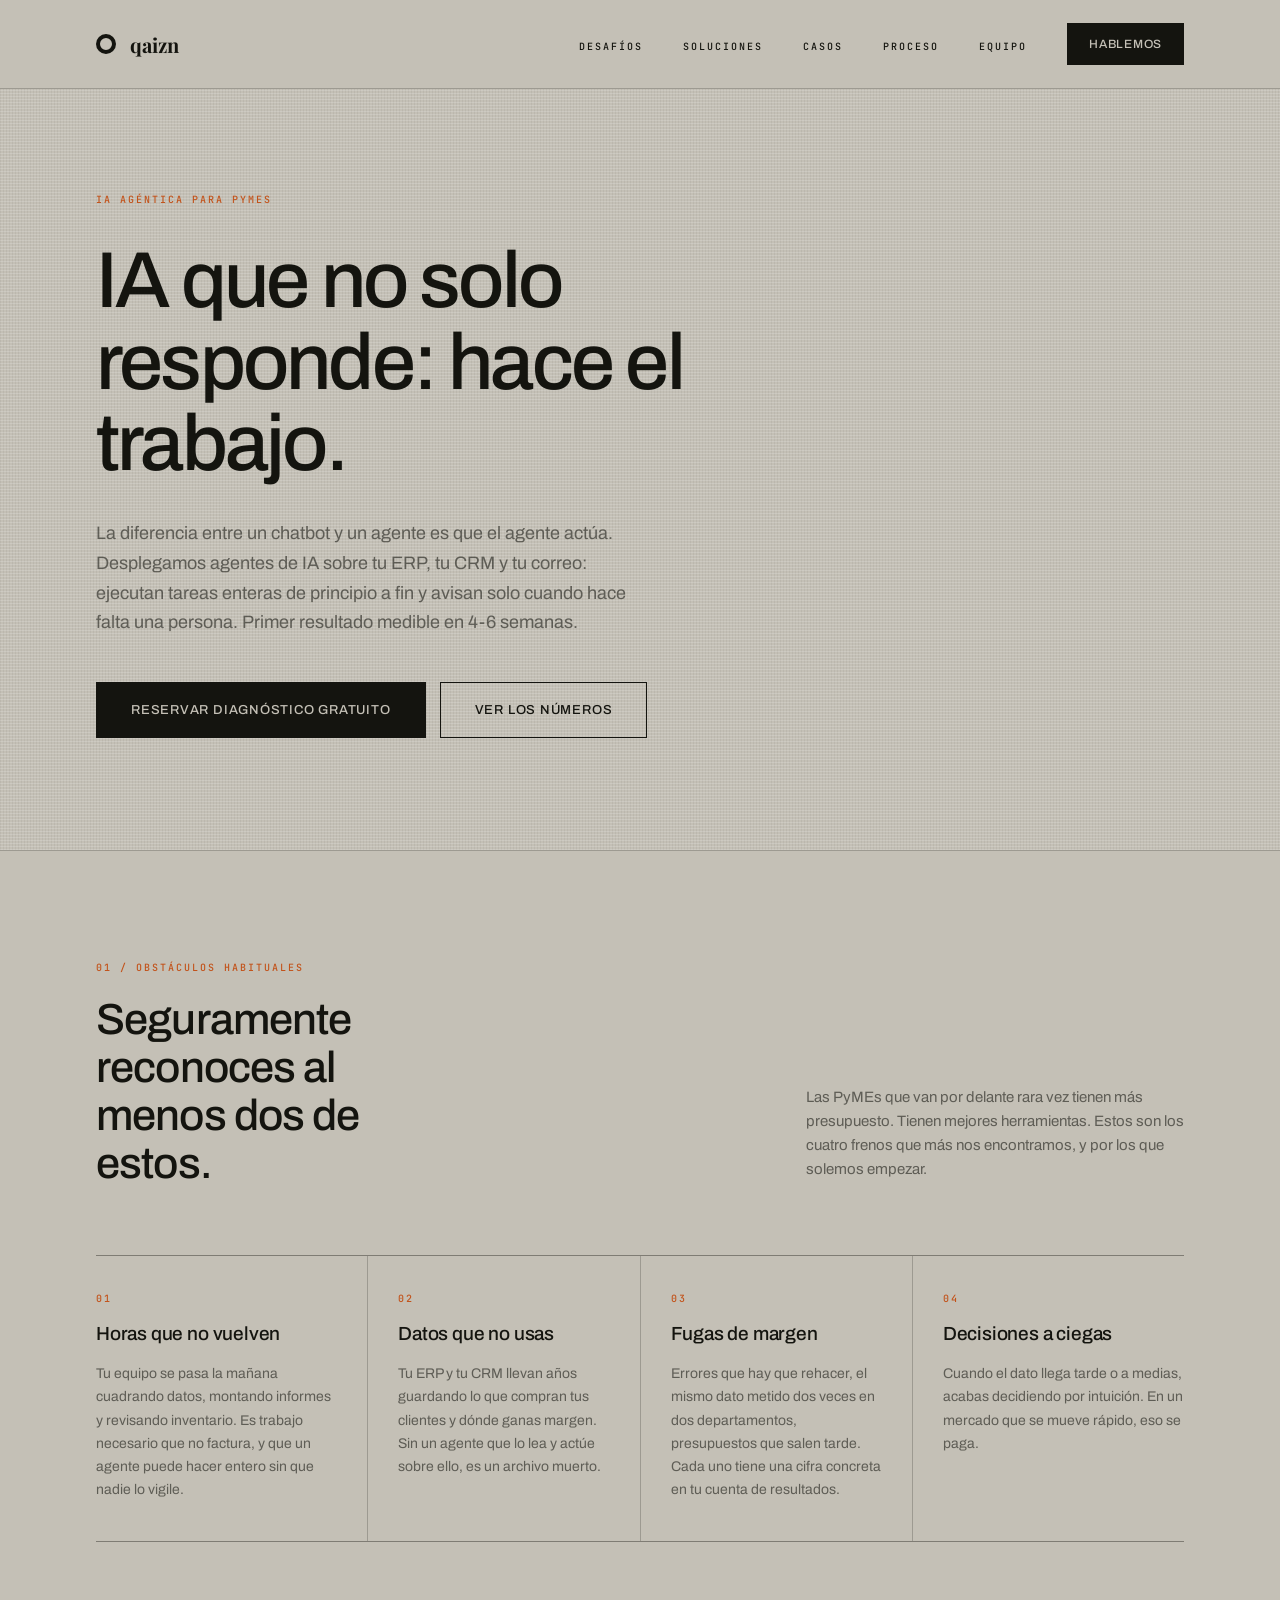
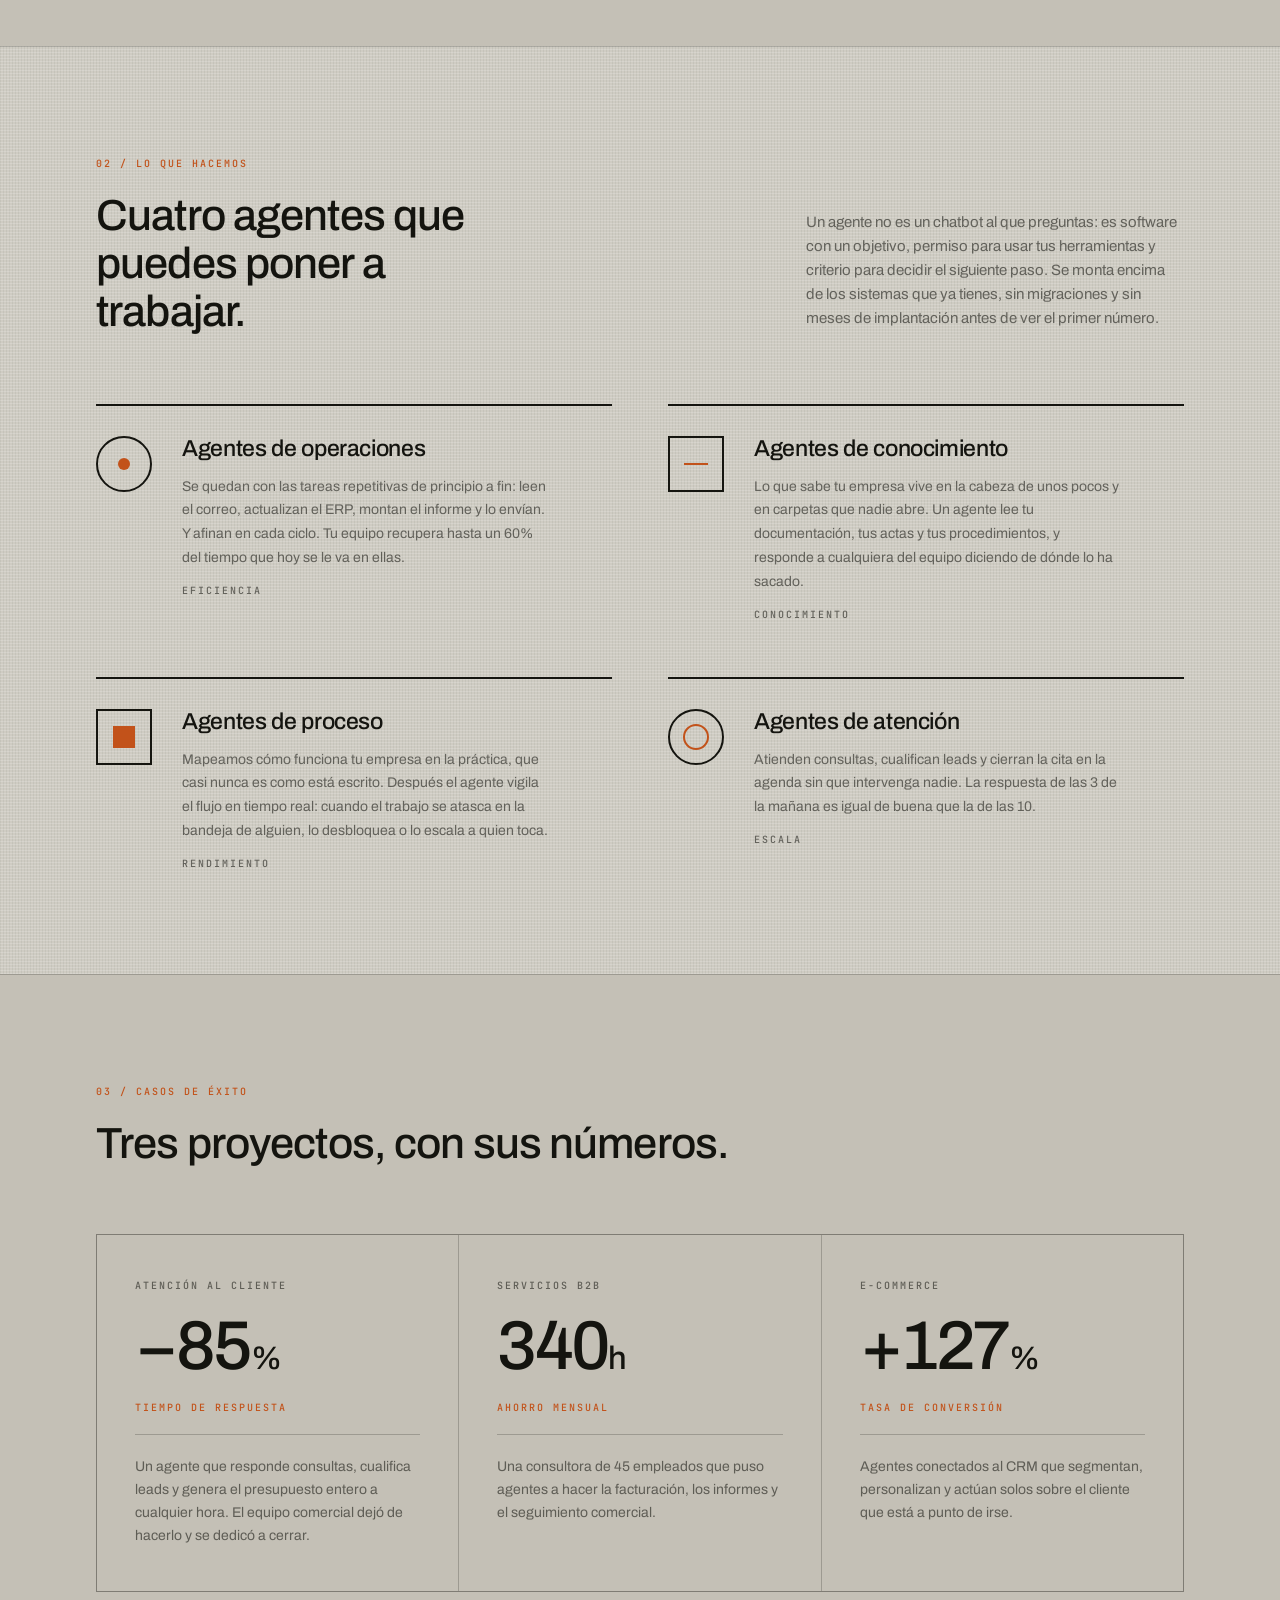
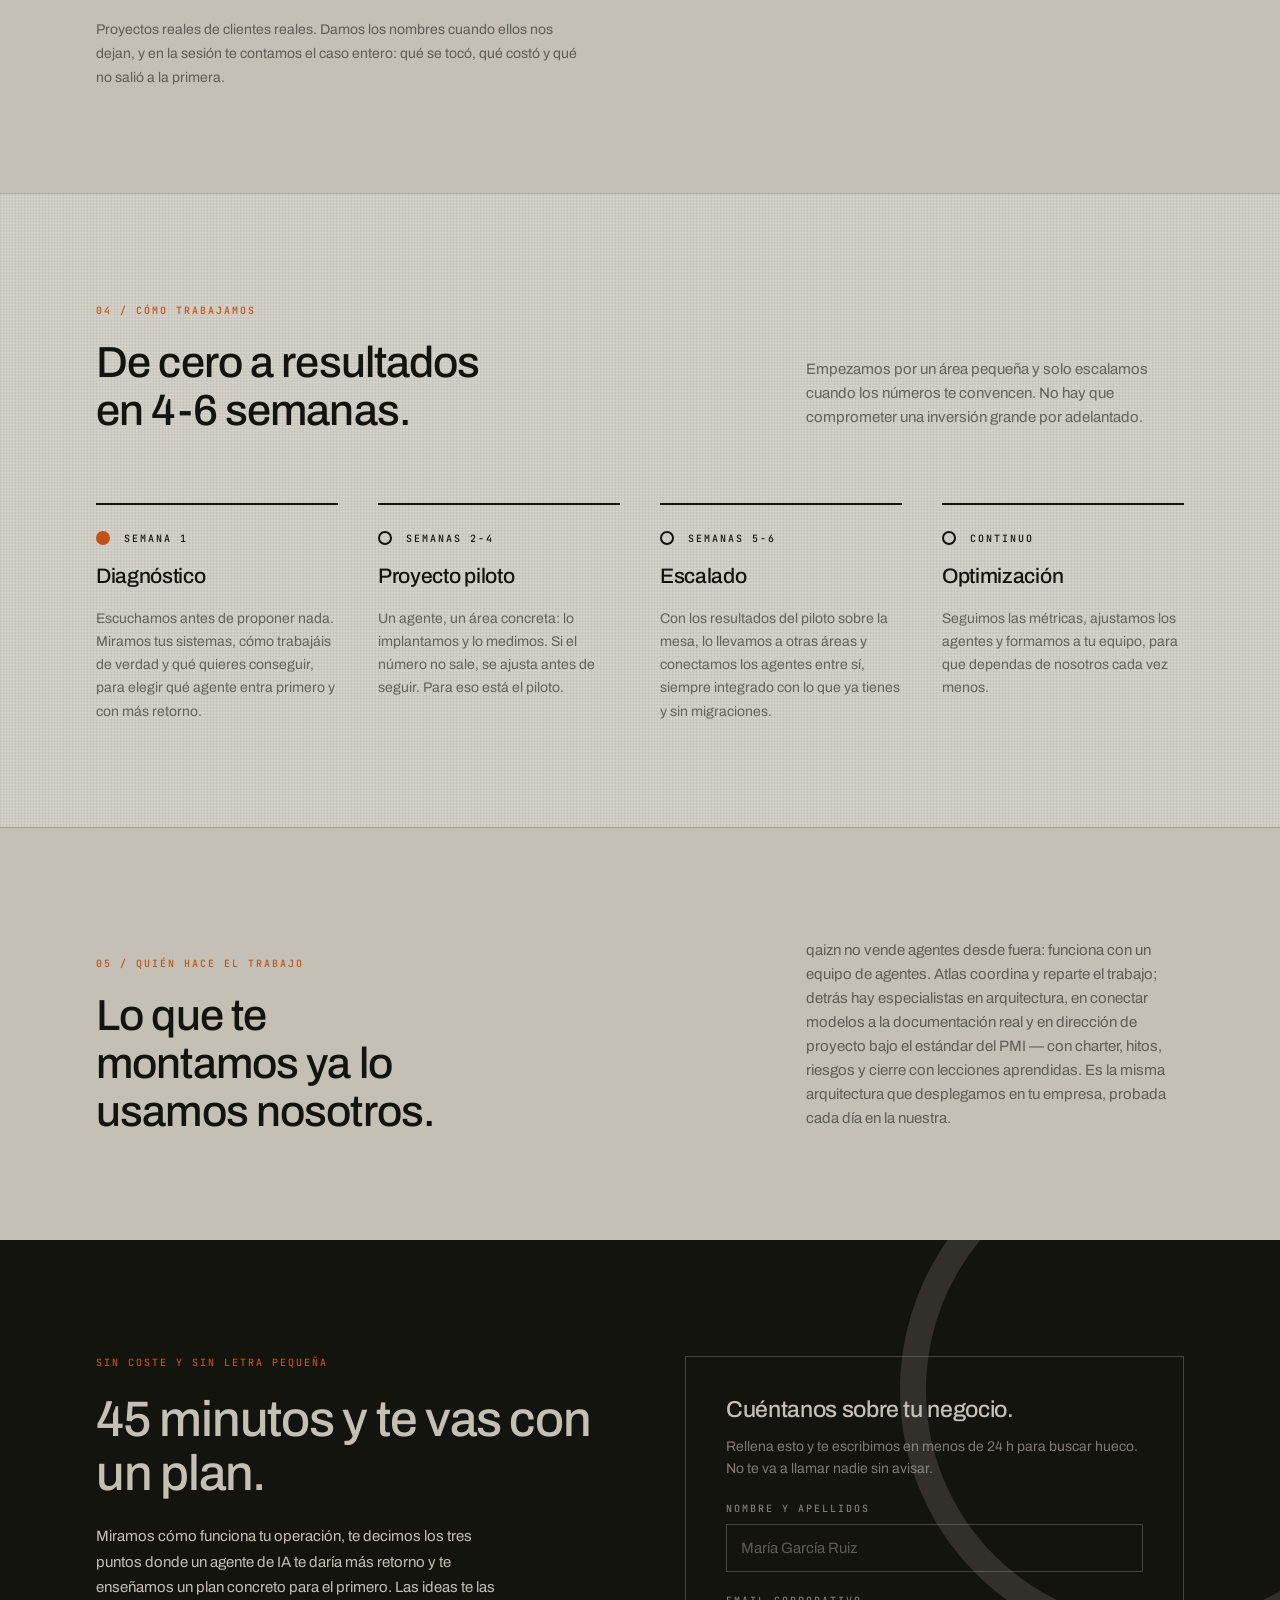
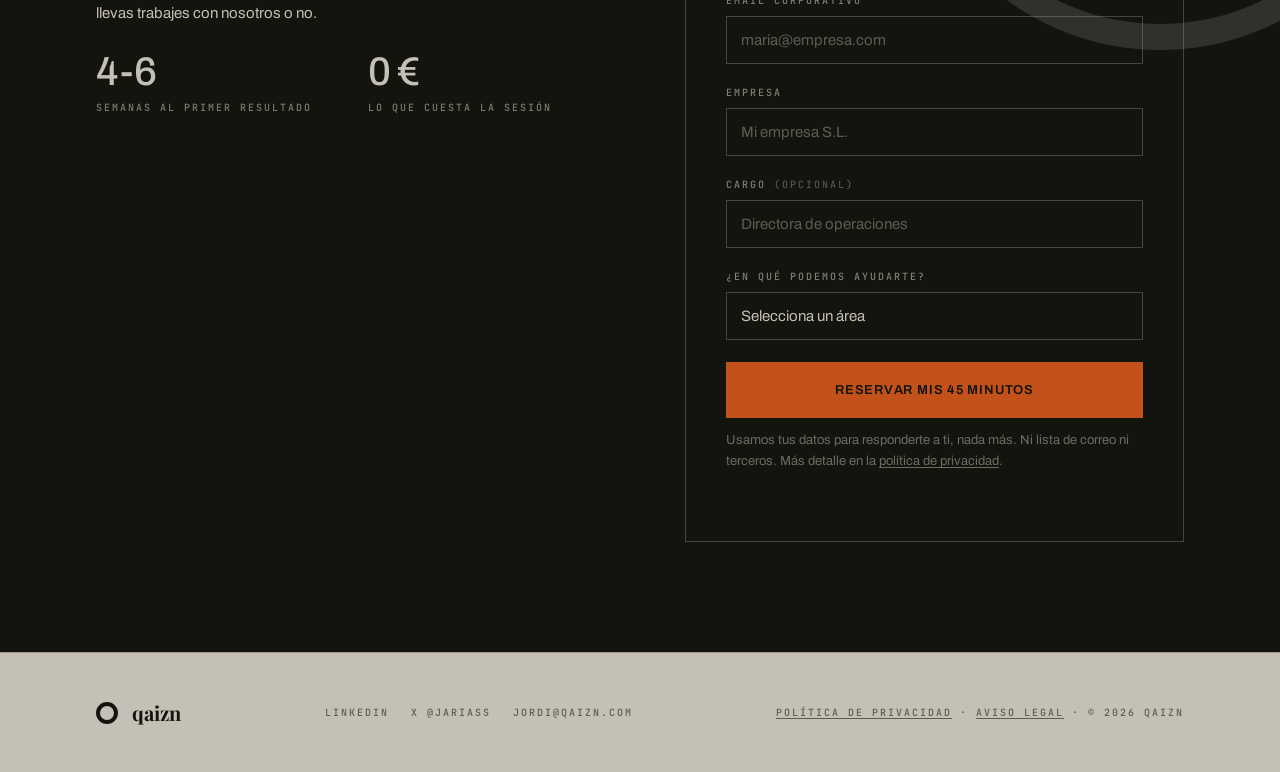
==== index.html @ da778710 "Reduce la sección de equipo a un solo párrafo Nueve fichas de agente y un bloque de artefactos del P" ====
<!DOCTYPE html>
<html lang="es">
<head>
<meta charset="UTF-8">
<meta name="viewport" content="width=device-width, initial-scale=1.0">
<title>qaizn | IA agéntica para PyMEs</title>
<meta name="description" content="Desplegamos agentes de IA que ejecutan el trabajo entero sobre los sistemas que ya usas: no sugieren, hacen. Primer resultado medible en 4-6 semanas.">
<link rel="icon" href="favicon.svg" type="image/svg+xml">
<link rel="apple-touch-icon" href="apple-touch-icon.png">
<link rel="canonical" href="https://www.qaizn.com/">
<meta name="robots" content="index, follow, max-image-preview:large, max-snippet:-1">
<meta name="author" content="qaizn">
<meta name="theme-color" content="#c4c0b6">

<!-- Open Graph -->
<meta property="og:type" content="website">
<meta property="og:site_name" content="qaizn">
<meta property="og:locale" content="es_ES">
<meta property="og:url" content="https://www.qaizn.com/">
<meta property="og:title" content="IA que no solo responde: hace el trabajo.">
<meta property="og:description" content="Agentes de IA que entran en tu ERP y tu CRM, ejecutan tareas enteras y avisan cuando hace falta una persona. Primer resultado medible en 4-6 semanas.">
<meta property="og:image" content="https://www.qaizn.com/og-image.png">
<meta property="og:image:width" content="1200">
<meta property="og:image:height" content="630">
<meta property="og:image:alt" content="qaizn: agentes de IA que ejecutan el trabajo de tu empresa.">

<!-- Twitter -->
<meta name="twitter:card" content="summary_large_image">
<meta name="twitter:title" content="IA que no solo responde: hace el trabajo.">
<meta name="twitter:description" content="Agentes de IA que entran en tu ERP y tu CRM, ejecutan tareas enteras y avisan cuando hace falta una persona. Primer resultado medible en 4-6 semanas.">
<meta name="twitter:image" content="https://www.qaizn.com/og-image.png">
<link rel="preconnect" href="https://fonts.googleapis.com">
<link rel="preconnect" href="https://fonts.gstatic.com" crossorigin>
<link rel="stylesheet" href="https://fonts.googleapis.com/css2?family=Archivo:wght@400;500;600&family=Playfair+Display:wght@700&family=JetBrains+Mono:wght@400;500&display=swap">
<style>
:root {
  --paper:    #c4c0b6;
  --paper-hi: #cfccc3;
  --ink:      #14140f;
  --ink-60:   rgba(20, 20, 15, 0.58);
  --rule:     rgba(20, 20, 15, 0.22);
  --accent:   #c2521a;
  --pad:      96px;
  --max:      1440px;
}

* { margin: 0; padding: 0; box-sizing: border-box; }

html { scroll-behavior: smooth; }

body {
  background: var(--paper);
  color: var(--ink);
  font-family: 'Archivo', 'Helvetica Neue', Helvetica, Arial, sans-serif;
  font-weight: 400;
  -webkit-font-smoothing: antialiased;
  -moz-osx-font-smoothing: grayscale;
}

a { color: inherit; text-decoration: none; }
a:hover { opacity: 0.75; }

img, svg { max-width: 100%; }

/* ── Primitivos ────────────────────────────────── */

.mono {
  font-family: 'JetBrains Mono', 'SF Mono', Menlo, monospace;
  font-size: 10px;
  font-weight: 500;
  letter-spacing: 0.2em;
  text-transform: uppercase;
}

.weave {
  background-image:
    repeating-linear-gradient(0deg,  rgba(255,255,255,0.16) 0 1px, transparent 1px 3px),
    repeating-linear-gradient(90deg, rgba(20,20,15,0.05)   0 1px, transparent 1px 3px);
}

.wrap {
  max-width: var(--max);
  margin: 0 auto;
  padding-left: var(--pad);
  padding-right: var(--pad);
}

.section {
  padding-top: 110px;
  padding-bottom: 104px;
  border-top: 1px solid var(--rule);
}

.section-head {
  display: flex;
  justify-content: space-between;
  align-items: flex-end;
  gap: 60px;
  margin-bottom: 68px;
}

.section-head .lead { display: flex; flex-direction: column; gap: 22px; }

/* Sin bloques debajo, el margen del encabezado deja un hueco muerto */
.section-head:last-child { margin-bottom: 0; }

.eyebrow { color: var(--accent); }

h2 {
  font-size: clamp(30px, 3.4vw, 46px);
  font-weight: 500;
  line-height: 1.1;
  letter-spacing: -0.02em;
  max-width: 15ch;
}

.section-note {
  font-size: 15px;
  line-height: 1.6;
  color: var(--ink-60);
  max-width: 42ch;
  padding-bottom: 6px;
}

.btn {
  display: inline-flex;
  align-items: center;
  justify-content: center;
  height: 56px;
  padding: 0 34px;
  font-size: 13px;
  font-weight: 500;
  letter-spacing: 0.06em;
  text-transform: uppercase;
  border: 1px solid var(--ink);
  transition: opacity 0.2s ease;
}
.btn-fill { background: var(--ink); color: var(--paper); }
.btn-line { background: none; color: var(--ink); }
.btn-accent {
  background: var(--accent);
  color: var(--ink);
  border-color: var(--accent);
  font-weight: 600;
}

/* ── Reveal ────────────────────────────────────── */

.reveal {
  opacity: 0;
  transform: translateY(16px);
  transition: opacity 0.7s ease, transform 0.7s ease;
}
.reveal.visible { opacity: 1; transform: none; }
.d1 { transition-delay: 0.08s; }
.d2 { transition-delay: 0.16s; }
.d3 { transition-delay: 0.24s; }

@media (prefers-reduced-motion: reduce) {
  html { scroll-behavior: auto; }
  .reveal { opacity: 1; transform: none; transition: none; }
}

/* ── Nav ───────────────────────────────────────── */

nav {
  position: sticky;
  top: 0;
  z-index: 50;
  background: var(--paper);
  border-bottom: 1px solid var(--rule);
}

.nav-inner {
  max-width: var(--max);
  margin: 0 auto;
  padding: 0 var(--pad);
  height: 88px;
  display: flex;
  align-items: center;
  justify-content: space-between;
  gap: 24px;
}

.brand { display: flex; align-items: center; gap: 14px; }
.brand-mark {
  width: 20px; height: 20px;
  border: 4px solid var(--ink);
  border-radius: 50%;
  flex: none;
}
.brand-name {
  font-family: 'Playfair Display', Georgia, serif;
  font-weight: 700;
  font-size: 20px;
}

.nav-links {
  display: flex;
  align-items: center;
  gap: 40px;
  list-style: none;
}

.nav-pill {
  display: inline-flex;
  align-items: center;
  height: 42px;
  padding: 0 22px;
  background: var(--ink);
  color: var(--paper);
  font-size: 12px;
  font-weight: 500;
  letter-spacing: 0.06em;
  text-transform: uppercase;
}

/* ── Hero ──────────────────────────────────────── */

#hero { padding: 104px 0 112px; }

.hero-inner { max-width: 1000px; display: flex; flex-direction: column; gap: 34px; }

h1 {
  font-size: clamp(42px, 6.2vw, 80px);
  font-weight: 500;
  line-height: 1.03;
  letter-spacing: -0.035em;
  max-width: 16ch;
}

.hero-sub {
  font-size: 18px;
  line-height: 1.65;
  color: var(--ink-60);
  max-width: 56ch;
}

.hero-actions {
  display: flex;
  flex-wrap: wrap;
  gap: 14px;
  padding-top: 10px;
}

/* ── 01 Desafíos ───────────────────────────────── */

.pain-grid {
  display: grid;
  grid-template-columns: repeat(4, minmax(0, 1fr));
  gap: 1px;
  background: var(--rule);
  border-top: 1px solid var(--rule);
  border-bottom: 1px solid var(--rule);
}

.pain-card {
  background: var(--paper);
  padding: 36px 30px 40px;
  display: flex;
  flex-direction: column;
  gap: 18px;
}
.pain-card:first-child { padding-left: 0; }
.pain-card:last-child  { padding-right: 0; }

.card-title {
  font-size: 19px;
  font-weight: 500;
  letter-spacing: -0.01em;
}

.card-body {
  font-size: 14px;
  line-height: 1.65;
  color: var(--ink-60);
}

/* ── 02 Soluciones ─────────────────────────────── */

.tint { background-color: var(--paper-hi); }

.svc-grid {
  display: grid;
  grid-template-columns: repeat(2, minmax(0, 1fr));
  gap: 56px;
}

.svc {
  display: flex;
  gap: 30px;
  padding-top: 30px;
  border-top: 2px solid var(--ink);
}

.svc-mark {
  width: 56px; height: 56px;
  flex: none;
  border: 2px solid var(--ink);
  display: flex;
  align-items: center;
  justify-content: center;
}
.svc-mark.round { border-radius: 50%; }

.svc-copy { display: flex; flex-direction: column; gap: 14px; }

.svc-title {
  font-size: 23px;
  font-weight: 500;
  letter-spacing: -0.015em;
}

.svc-body {
  font-size: 14px;
  line-height: 1.7;
  color: var(--ink-60);
  max-width: 46ch;
}

/* ── 03 Casos ──────────────────────────────────── */

.cases-grid {
  display: grid;
  grid-template-columns: repeat(3, minmax(0, 1fr));
  gap: 1px;
  background: var(--rule);
  border: 1px solid var(--rule);
}

.case-card {
  background: var(--paper);
  padding: 44px 38px;
  display: flex;
  flex-direction: column;
  gap: 20px;
}

.case-n {
  font-size: clamp(52px, 5.4vw, 72px);
  font-weight: 500;
  letter-spacing: -0.04em;
  line-height: 1;
}
.case-n span { font-size: 0.47em; }

.cases-note {
  margin-top: 26px;
  max-width: 62ch;
  font-size: 14px;
  line-height: 1.7;
  color: var(--ink-60);
}

.case-body {
  font-size: 14px;
  line-height: 1.65;
  color: var(--ink-60);
  border-top: 1px solid var(--rule);
  padding-top: 20px;
}

/* ── 04 Proceso ────────────────────────────────── */

.steps {
  display: grid;
  grid-template-columns: repeat(4, minmax(0, 1fr));
  gap: 40px;
}

.step {
  display: flex;
  flex-direction: column;
  gap: 20px;
  border-top: 2px solid var(--ink);
  padding-top: 26px;
}

.step-mark { display: flex; align-items: center; gap: 14px; }
.step-dot {
  width: 14px; height: 14px;
  border-radius: 50%;
  border: 2px solid var(--ink);
  flex: none;
}
.step-dot.on { background: var(--accent); border-color: var(--accent); }

.step-title {
  font-size: 21px;
  font-weight: 500;
  letter-spacing: -0.015em;
}

/* ── CTA / contacto ────────────────────────────── */

#contacto {
  background: var(--ink);
  color: var(--paper);
  padding: 116px 0 110px;
  position: relative;
  overflow: hidden;
}

.cta-ring {
  position: absolute;
  right: -140px;
  top: -110px;
  width: 520px; height: 520px;
  border: 26px solid rgba(196, 192, 182, 0.16);
  border-radius: 50%;
  pointer-events: none;
}

.cta-grid {
  position: relative;
  display: grid;
  grid-template-columns: 1fr 1fr;
  gap: 90px;
  align-items: start;
}

.cta-left { display: flex; flex-direction: column; gap: 24px; }

.cta-title {
  font-size: clamp(32px, 3.9vw, 52px);
  font-weight: 500;
  line-height: 1.08;
  letter-spacing: -0.025em;
}

.cta-copy {
  font-size: 15px;
  line-height: 1.7;
  opacity: 0.78;
  max-width: 46ch;
}

.mini-stats { display: flex; gap: 56px; }
.mini-stat { display: flex; flex-direction: column; gap: 8px; }
.mini-n {
  font-size: 40px;
  font-weight: 500;
  letter-spacing: -0.03em;
}
.mini-l { opacity: 0.6; }

.form-box {
  border: 1px solid rgba(196, 192, 182, 0.28);
  padding: 40px;
  display: flex;
  flex-direction: column;
  gap: 22px;
}

.form-box h3 {
  font-size: 23px;
  font-weight: 500;
  letter-spacing: -0.015em;
}

.form-intro {
  margin-top: -8px;
  font-size: 14px;
  line-height: 1.6;
  color: rgba(196, 192, 182, 0.6);
}

.form-fine a,
.footer-legal a { text-decoration: underline; text-underline-offset: 2px; }

.form-fine {
  margin-top: -10px;
  font-size: 13px;
  line-height: 1.6;
  color: rgba(196, 192, 182, 0.5);
}

.fg { display: flex; flex-direction: column; gap: 9px; }
.fg label { opacity: 0.62; }
.fg label .opt { opacity: 0.6; }

.fg input,
.fg select {
  height: 48px;
  padding: 0 14px;
  background: transparent;
  border: 1px solid rgba(196, 192, 182, 0.28);
  color: var(--paper);
  font-family: inherit;
  font-size: 15px;
  border-radius: 0;
  -webkit-appearance: none;
  appearance: none;
}
.fg input::placeholder { color: rgba(196, 192, 182, 0.42); }
.fg input:focus,
.fg select:focus { outline: none; border-color: var(--accent); }
.fg input:user-invalid,
.fg select:user-invalid { border-color: #d0563f; }

.hp {
  position: absolute;
  left: -9999px;
  opacity: 0;
  pointer-events: none;
}

.form-submit[disabled] { opacity: 0.5; cursor: default; }

.form-status {
  margin-top: -8px;
  min-height: 15px;
  line-height: 1.5;
  color: rgba(196, 192, 182, 0.62);
}
.form-status.ok { color: var(--accent); }
.form-status.err { color: #e07a63; }
.fg select option { background: var(--ink); color: var(--paper); }

.form-submit {
  height: 56px;
  border: none;
  background: var(--accent);
  color: var(--ink);
  font-family: inherit;
  font-size: 13px;
  font-weight: 600;
  letter-spacing: 0.06em;
  text-transform: uppercase;
  cursor: pointer;
}

/* ── Footer ────────────────────────────────────── */

footer {
  border-top: 1px solid var(--rule);
}

.footer-inner {
  max-width: var(--max);
  margin: 0 auto;
  padding: 46px var(--pad);
  display: flex;
  justify-content: space-between;
  align-items: center;
  gap: 24px;
  flex-wrap: wrap;
}

.footer-social,
.footer-legal { color: var(--ink-60); margin: 0; }

.footer-social {
  display: flex;
  gap: 22px;
  flex-wrap: wrap;
}

.footer-social a { text-decoration: none; }
.footer-social a:hover { color: var(--ink); }

.footer-mark {
  width: 22px; height: 22px;
  border: 4px solid var(--ink);
  border-radius: 50%;
  flex: none;
}

/* ── Responsive ────────────────────────────────── */

@media (max-width: 1024px) {
  :root { --pad: 48px; }

  .section { padding-top: 84px; padding-bottom: 80px; }
  .section-head { flex-direction: column; align-items: flex-start; gap: 28px; margin-bottom: 48px; }
  .section-note { padding-bottom: 0; }

  #hero { padding: 96px 0 92px; }

  .pain-grid { grid-template-columns: repeat(2, minmax(0, 1fr)); }
  .pain-card { padding: 32px 28px 36px; }
  .pain-card:first-child, .pain-card:last-child { padding-left: 28px; padding-right: 28px; }

  .svc-grid { grid-template-columns: 1fr; gap: 40px; }
  .cases-grid { grid-template-columns: 1fr; }
  .steps { grid-template-columns: repeat(2, minmax(0, 1fr)); gap: 36px; }

  #contacto { padding: 88px 0 84px; }
  .cta-grid { grid-template-columns: 1fr; gap: 48px; }
  .cta-ring { right: -220px; top: -180px; }
}

@media (max-width: 640px) {
  :root { --pad: 24px; }

  /* No hay menú hamburguesa en el markup: en lugar de esconder la
     navegación tras un control que no existe, dejamos la marca y el
     CTA principal. La página es un único scroll. */
  .nav-links li:not(:last-child) { display: none; }
  .nav-inner { height: 72px; }

  #hero { padding: 72px 0 68px; }
  .hero-actions { flex-direction: column; align-items: stretch; }
  .hero-actions .btn { width: 100%; }
  .hero-sub { font-size: 16px; }

  .section { padding-top: 64px; padding-bottom: 60px; }

  .pain-grid { grid-template-columns: 1fr; }
  .steps { grid-template-columns: 1fr; }

  .case-card { padding: 34px 26px; }

  .svc { gap: 20px; }
  .svc-mark { width: 44px; height: 44px; }

  #contacto { padding: 68px 0 64px; }
  .mini-stats { flex-direction: column; gap: 26px; }
  .form-box { padding: 30px 24px; }

  .footer-inner { flex-direction: column; align-items: flex-start; gap: 18px; padding: 36px var(--pad); }
}
</style>
<script type="application/ld+json">
{
  "@context": "https://schema.org",
  "@graph": [
    {
      "@type": "Organization",
      "@id": "https://www.qaizn.com/#org",
      "name": "qaizn",
      "url": "https://www.qaizn.com/",
      "logo": "https://www.qaizn.com/qaizn-logo.svg",
      "image": "https://www.qaizn.com/og-image.png",
      "description": "IA agéntica para PyMEs: agentes que ejecutan tareas de principio a fin sobre el ERP, el CRM y las herramientas que la empresa ya usa.",
      "email": "jordi@qaizn.com",
      "areaServed": "ES",
      "knowsLanguage": "es"
    },
    {
      "@type": "WebSite",
      "@id": "https://www.qaizn.com/#web",
      "url": "https://www.qaizn.com/",
      "name": "qaizn",
      "inLanguage": "es",
      "publisher": { "@id": "https://www.qaizn.com/#org" }
    },
    {
      "@type": "WebPage",
      "@id": "https://www.qaizn.com/#page",
      "url": "https://www.qaizn.com/",
      "name": "qaizn | IA agéntica para PyMEs",
      "isPartOf": { "@id": "https://www.qaizn.com/#web" },
      "about": { "@id": "https://www.qaizn.com/#org" },
      "primaryImageOfPage": "https://www.qaizn.com/og-image.png"
    },
    {
      "@type": "Service",
      "name": "Agentes de operaciones",
      "serviceType": "Automatización de procesos con IA agéntica",
      "provider": { "@id": "https://www.qaizn.com/#org" },
      "areaServed": "ES",
      "description": "Agentes que ejecutan las tareas repetitivas de principio a fin y afinan en cada ciclo."
    },
    {
      "@type": "Service",
      "name": "Agentes de conocimiento",
      "serviceType": "Gestión del conocimiento con IA agéntica",
      "provider": { "@id": "https://www.qaizn.com/#org" },
      "areaServed": "ES",
      "description": "Un agente que lee la documentación, las actas y los procedimientos de la empresa y responde a cualquiera del equipo citando la fuente."
    },
    {
      "@type": "Service",
      "name": "Agentes de proceso",
      "serviceType": "Optimización de procesos con IA agéntica",
      "provider": { "@id": "https://www.qaizn.com/#org" },
      "areaServed": "ES",
      "description": "Agentes que vigilan el flujo de trabajo en tiempo real, detectan los atascos y los desbloquean o los escalan a quien corresponde."
    },
    {
      "@type": "Service",
      "name": "Agentes de atención",
      "serviceType": "Agentes conversacionales con IA",
      "provider": { "@id": "https://www.qaizn.com/#org" },
      "areaServed": "ES",
      "description": "Agentes que atienden consultas, cualifican leads y cierran citas en la agenda a cualquier hora."
    }
  ]
}
</script>
</head>
<body>

<!-- ─── NAV ────────────────────────────────────────── -->
<nav aria-label="Principal">
  <div class="nav-inner">
    <a href="#" class="brand">
      <span class="brand-mark"></span>
      <span class="brand-name">qaizn</span>
    </a>
    <ul class="nav-links">
      <li><a href="#pain" class="mono">Desafíos</a></li>
      <li><a href="#services" class="mono">Soluciones</a></li>
      <li><a href="#casos" class="mono">Casos</a></li>
      <li><a href="#proceso" class="mono">Proceso</a></li>
      <li><a href="#equipo" class="mono">Equipo</a></li>
      <li><a href="#contacto" class="nav-pill">Hablemos</a></li>
    </ul>
  </div>
</nav>

<main>

<!-- ─── HERO ───────────────────────────────────────── -->
<section id="hero" class="weave">
  <div class="wrap">
    <div class="hero-inner">
      <p class="mono eyebrow reveal visible">IA agéntica para PyMEs</p>
      <h1 class="reveal visible d1">IA que no solo responde: hace el trabajo.</h1>
      <p class="hero-sub reveal visible d2">La diferencia entre un chatbot y un agente es que el agente actúa. Desplegamos agentes de IA sobre tu ERP, tu CRM y tu correo: ejecutan tareas enteras de principio a fin y avisan solo cuando hace falta una persona. Primer resultado medible en 4-6 semanas.</p>
      <div class="hero-actions reveal visible d3">
        <a href="#contacto" class="btn btn-fill">Reservar diagnóstico gratuito</a>
        <a href="#casos" class="btn btn-line">Ver los números</a>
      </div>
    </div>
  </div>
</section>

<!-- ─── 01 DESAFÍOS ────────────────────────────────── -->
<section id="pain" class="section">
  <div class="wrap">
    <div class="section-head">
      <div class="lead">
        <p class="mono eyebrow reveal">01 / Obstáculos habituales</p>
        <h2 class="reveal d1">Seguramente reconoces al menos dos de estos.</h2>
      </div>
      <p class="section-note reveal d2">Las PyMEs que van por delante rara vez tienen más presupuesto. Tienen mejores herramientas. Estos son los cuatro frenos que más nos encontramos, y por los que solemos empezar.</p>
    </div>

    <div class="pain-grid reveal">
      <div class="pain-card">
        <p class="mono eyebrow">01</p>
        <p class="card-title">Horas que no vuelven</p>
        <p class="card-body">Tu equipo se pasa la mañana cuadrando datos, montando informes y revisando inventario. Es trabajo necesario que no factura, y que un agente puede hacer entero sin que nadie lo vigile.</p>
      </div>
      <div class="pain-card">
        <p class="mono eyebrow">02</p>
        <p class="card-title">Datos que no usas</p>
        <p class="card-body">Tu ERP y tu CRM llevan años guardando lo que compran tus clientes y dónde ganas margen. Sin un agente que lo lea y actúe sobre ello, es un archivo muerto.</p>
      </div>
      <div class="pain-card">
        <p class="mono eyebrow">03</p>
        <p class="card-title">Fugas de margen</p>
        <p class="card-body">Errores que hay que rehacer, el mismo dato metido dos veces en dos departamentos, presupuestos que salen tarde. Cada uno tiene una cifra concreta en tu cuenta de resultados.</p>
      </div>
      <div class="pain-card">
        <p class="mono eyebrow">04</p>
        <p class="card-title">Decisiones a ciegas</p>
        <p class="card-body">Cuando el dato llega tarde o a medias, acabas decidiendo por intuición. En un mercado que se mueve rápido, eso se paga.</p>
      </div>
    </div>
  </div>
</section>

<!-- ─── 02 SOLUCIONES ──────────────────────────────── -->
<section id="services" class="section weave tint">
  <div class="wrap">
    <div class="section-head">
      <div class="lead">
        <p class="mono eyebrow reveal">02 / Lo que hacemos</p>
        <h2 class="reveal d1">Cuatro agentes que puedes poner a trabajar.</h2>
      </div>
      <p class="section-note reveal d2">Un agente no es un chatbot al que preguntas: es software con un objetivo, permiso para usar tus herramientas y criterio para decidir el siguiente paso. Se monta encima de los sistemas que ya tienes, sin migraciones y sin meses de implantación antes de ver el primer número.</p>
    </div>

    <div class="svc-grid">
      <div class="svc reveal">
        <div class="svc-mark round">
          <span style="width:12px;height:12px;border-radius:50%;background:var(--accent);"></span>
        </div>
        <div class="svc-copy">
          <p class="svc-title">Agentes de operaciones</p>
          <p class="svc-body">Se quedan con las tareas repetitivas de principio a fin: leen el correo, actualizan el ERP, montan el informe y lo envían. Y afinan en cada ciclo. Tu equipo recupera hasta un 60% del tiempo que hoy se le va en ellas.</p>
          <p class="mono" style="color:var(--ink-60);">Eficiencia</p>
        </div>
      </div>

      <div class="svc reveal d1">
        <div class="svc-mark">
          <span style="width:24px;height:2px;background:var(--accent);"></span>
        </div>
        <div class="svc-copy">
          <p class="svc-title">Agentes de conocimiento</p>
          <p class="svc-body">Lo que sabe tu empresa vive en la cabeza de unos pocos y en carpetas que nadie abre. Un agente lee tu documentación, tus actas y tus procedimientos, y responde a cualquiera del equipo diciendo de dónde lo ha sacado.</p>
          <p class="mono" style="color:var(--ink-60);">Conocimiento</p>
        </div>
      </div>

      <div class="svc reveal d2">
        <div class="svc-mark">
          <span style="width:22px;height:22px;background:var(--accent);"></span>
        </div>
        <div class="svc-copy">
          <p class="svc-title">Agentes de proceso</p>
          <p class="svc-body">Mapeamos cómo funciona tu empresa en la práctica, que casi nunca es como está escrito. Después el agente vigila el flujo en tiempo real: cuando el trabajo se atasca en la bandeja de alguien, lo desbloquea o lo escala a quien toca.</p>
          <p class="mono" style="color:var(--ink-60);">Rendimiento</p>
        </div>
      </div>

      <div class="svc reveal d3">
        <div class="svc-mark round">
          <span style="width:26px;height:26px;border:2px solid var(--accent);border-radius:50%;"></span>
        </div>
        <div class="svc-copy">
          <p class="svc-title">Agentes de atención</p>
          <p class="svc-body">Atienden consultas, cualifican leads y cierran la cita en la agenda sin que intervenga nadie. La respuesta de las 3 de la mañana es igual de buena que la de las 10.</p>
          <p class="mono" style="color:var(--ink-60);">Escala</p>
        </div>
      </div>
    </div>
  </div>
</section>

<!-- ─── 03 CASOS ───────────────────────────────────── -->
<section id="casos" class="section">
  <div class="wrap">
    <div class="section-head" style="display:flex;flex-direction:column;align-items:flex-start;gap:22px;margin-bottom:66px;">
      <p class="mono eyebrow reveal">03 / Casos de éxito</p>
      <h2 class="reveal d1" style="max-width:none;">Tres proyectos, con sus números.</h2>
    </div>

    <div class="cases-grid reveal">
      <div class="case-card">
        <p class="mono" style="color:var(--ink-60);">Atención al cliente</p>
        <p class="case-n">&minus;85<span>%</span></p>
        <p class="mono eyebrow">Tiempo de respuesta</p>
        <p class="case-body">Un agente que responde consultas, cualifica leads y genera el presupuesto entero a cualquier hora. El equipo comercial dejó de hacerlo y se dedicó a cerrar.</p>
      </div>
      <div class="case-card">
        <p class="mono" style="color:var(--ink-60);">Servicios B2B</p>
        <p class="case-n">340<span>h</span></p>
        <p class="mono eyebrow">Ahorro mensual</p>
        <p class="case-body">Una consultora de 45 empleados que puso agentes a hacer la facturación, los informes y el seguimiento comercial.</p>
      </div>
      <div class="case-card">
        <p class="mono" style="color:var(--ink-60);">E-commerce</p>
        <p class="case-n">+127<span>%</span></p>
        <p class="mono eyebrow">Tasa de conversión</p>
        <p class="case-body">Agentes conectados al CRM que segmentan, personalizan y actúan solos sobre el cliente que está a punto de irse.</p>
      </div>
    </div>

    <p class="cases-note reveal d1">Proyectos reales de clientes reales. Damos los nombres cuando ellos nos dejan, y en la sesión te contamos el caso entero: qué se tocó, qué costó y qué no salió a la primera.</p>
  </div>
</section>

<!-- ─── 04 PROCESO ─────────────────────────────────── -->
<section id="proceso" class="section weave tint">
  <div class="wrap">
    <div class="section-head">
      <div class="lead">
        <p class="mono eyebrow reveal">04 / Cómo trabajamos</p>
        <h2 class="reveal d1" style="max-width:16ch;">De cero a resultados en 4-6 semanas.</h2>
      </div>
      <p class="section-note reveal d2">Empezamos por un área pequeña y solo escalamos cuando los números te convencen. No hay que comprometer una inversión grande por adelantado.</p>
    </div>

    <div class="steps">
      <div class="step reveal">
        <div class="step-mark"><span class="step-dot on"></span><span class="mono">Semana 1</span></div>
        <p class="step-title">Diagnóstico</p>
        <p class="card-body">Escuchamos antes de proponer nada. Miramos tus sistemas, cómo trabajáis de verdad y qué quieres conseguir, para elegir qué agente entra primero y con más retorno.</p>
      </div>
      <div class="step reveal d1">
        <div class="step-mark"><span class="step-dot"></span><span class="mono">Semanas 2-4</span></div>
        <p class="step-title">Proyecto piloto</p>
        <p class="card-body">Un agente, un área concreta: lo implantamos y lo medimos. Si el número no sale, se ajusta antes de seguir. Para eso está el piloto.</p>
      </div>
      <div class="step reveal d2">
        <div class="step-mark"><span class="step-dot"></span><span class="mono">Semanas 5-6</span></div>
        <p class="step-title">Escalado</p>
        <p class="card-body">Con los resultados del piloto sobre la mesa, lo llevamos a otras áreas y conectamos los agentes entre sí, siempre integrado con lo que ya tienes y sin migraciones.</p>
      </div>
      <div class="step reveal d3">
        <div class="step-mark"><span class="step-dot"></span><span class="mono">Continuo</span></div>
        <p class="step-title">Optimización</p>
        <p class="card-body">Seguimos las métricas, ajustamos los agentes y formamos a tu equipo, para que dependas de nosotros cada vez menos.</p>
      </div>
    </div>
  </div>
</section>

<!-- ─── 05 EQUIPO ──────────────────────────────────── -->
<section id="equipo" class="section">
  <div class="wrap">
    <div class="section-head">
      <div class="lead">
        <p class="mono eyebrow reveal">05 / Quién hace el trabajo</p>
        <h2 class="reveal d1">Lo que te montamos ya lo usamos nosotros.</h2>
      </div>
      <p class="section-note reveal d2">qaizn no vende agentes desde fuera: funciona con un equipo de agentes. Atlas coordina y reparte el trabajo; detrás hay especialistas en arquitectura, en conectar modelos a la documentación real y en dirección de proyecto bajo el estándar del PMI &mdash; con charter, hitos, riesgos y cierre con lecciones aprendidas. Es la misma arquitectura que desplegamos en tu empresa, probada cada día en la nuestra.</p>
    </div>
  </div>
</section>

<!-- ─── CTA / CONTACTO ─────────────────────────────── -->
<section id="contacto">
  <span class="cta-ring"></span>
  <div class="wrap">
    <div class="cta-grid">
      <div class="cta-left">
        <p class="mono eyebrow reveal">Sin coste y sin letra pequeña</p>
        <p class="cta-title reveal d1">45 minutos y te vas con un plan.</p>
        <p class="cta-copy reveal d2">Miramos cómo funciona tu operación, te decimos los tres puntos donde un agente de IA te daría más retorno y te enseñamos un plan concreto para el primero. Las ideas te las llevas trabajes con nosotros o no.</p>
        <div class="mini-stats reveal d3">
          <div class="mini-stat">
            <p class="mini-n">4-6</p>
            <p class="mono mini-l">Semanas al primer resultado</p>
          </div>
          <div class="mini-stat">
            <p class="mini-n">0&thinsp;&euro;</p>
            <p class="mono mini-l">Lo que cuesta la sesión</p>
          </div>
        </div>
      </div>

      <form class="form-box reveal d2" id="contact-form" novalidate>
        <h3>Cuéntanos sobre tu negocio.</h3>
        <p class="form-intro">Rellena esto y te escribimos en menos de 24 h para buscar hueco. No te va a llamar nadie sin avisar.</p>
        <div class="fg">
          <label class="mono" for="f-nombre">Nombre y apellidos</label>
          <input id="f-nombre" name="nombre" type="text" placeholder="María García Ruiz" required autocomplete="name">
        </div>
        <div class="fg">
          <label class="mono" for="f-email">Email corporativo</label>
          <input id="f-email" name="email" type="email" placeholder="maria@empresa.com" required autocomplete="email">
        </div>
        <div class="fg">
          <label class="mono" for="f-empresa">Empresa</label>
          <input id="f-empresa" name="empresa" type="text" placeholder="Mi empresa S.L." required autocomplete="organization">
        </div>
        <div class="fg">
          <label class="mono" for="f-cargo">Cargo <span class="opt">(opcional)</span></label>
          <input id="f-cargo" name="cargo" type="text" placeholder="Directora de operaciones" autocomplete="organization-title">
        </div>
        <div class="fg">
          <label class="mono" for="f-area">¿En qué podemos ayudarte?</label>
          <select id="f-area" name="area" required>
            <option value="">Selecciona un área</option>
            <option>Agentes de operaciones</option>
            <option>Agentes de conocimiento</option>
            <option>Agentes de atención</option>
            <option>Aún no lo sé, quiero orientación</option>
          </select>
        </div>
        <!-- Trampa antispam: invisible para personas, la rellenan los bots.
             El prefijo _ hace que SimplyForms lo excluya del cuerpo del email. -->
        <input type="checkbox" name="_botcheck" class="hp" tabindex="-1" autocomplete="off">
        <button class="form-submit" type="submit">Reservar mis 45 minutos</button>
        <p class="form-fine">Usamos tus datos para responderte a ti, nada más. Ni lista de correo ni terceros. Más detalle en la <a href="/privacidad.html">política de privacidad</a>.</p>
        <p class="mono form-status" id="form-status" role="status" aria-live="polite"></p>
      </form>
    </div>
  </div>
</section>

</main>

<!-- ─── FOOTER ─────────────────────────────────────── -->
<footer>
  <div class="footer-inner">
    <div class="brand">
      <span class="footer-mark"></span>
      <span class="brand-name">qaizn</span>
    </div>
    <p class="mono footer-social">
      <a href="https://www.linkedin.com/in/jordiariassantaella" target="_blank" rel="noopener">LinkedIn</a>
      <a href="https://x.com/jariass" target="_blank" rel="noopener">X @jariass</a>
      <a href="mailto:jordi@qaizn.com">jordi@qaizn.com</a>
    </p>
    <p class="mono footer-legal">
      <a href="/privacidad.html">Política de privacidad</a> &middot; <a href="/aviso-legal.html">Aviso legal</a> &middot; © 2026 qaizn
    </p>
  </div>
</footer>

<script>
  // Reveal
  const obs = new IntersectionObserver(entries => {
    entries.forEach(e => { if (e.isIntersecting) e.target.classList.add('visible'); });
  }, { threshold: 0.08 });
  document.querySelectorAll('.reveal').forEach(el => obs.observe(el));

  // ── Formulario de contacto ────────────────────────
  // Endpoint de SimplyForms (https://simplyforms.app), alojado en Hetzner
  // Alemania. Relé sin almacenamiento: recibe el envío, lo manda por correo
  // y lo descarta. El ID va en el cliente por diseño: solo autoriza el envío
  // al email registrado, no da acceso a nada.
  const ENDPOINT = 'https://api.simplyforms.app/v1/forms/iCYIyThsapHffDWnVM1KjA';

  const form = document.getElementById('contact-form');
  const status = document.getElementById('form-status');
  const submit = form.querySelector('.form-submit');

  form.addEventListener('submit', async e => {
    e.preventDefault();

    if (!form.checkValidity()) {
      status.className = 'mono form-status err';
      status.textContent = 'Revisa los campos marcados antes de enviar.';
      form.querySelector(':invalid').focus();
      return;
    }

    // El plan gratuito de SimplyForms no filtra la trampa en servidor, así que
    // la comprobamos aquí: al bot le decimos que todo fue bien y no enviamos.
    if (form.elements._botcheck.checked) {
      form.reset();
      status.className = 'mono form-status ok';
      status.textContent = 'Recibido. Te escribimos en menos de 24 h.';
      return;
    }

    submit.disabled = true;
    status.className = 'mono form-status';
    status.textContent = 'Enviando…';

    const data = new FormData(form);
    // Los opcionales en blanco no viajan: si no, llegan al email como
    // líneas vacías que hay que ignorar a mano.
    for (const [k, v] of [...data.entries()]) {
      if (typeof v === 'string' && !v.trim()) data.delete(k);
    }
    data.append('subject', 'Nueva solicitud de sesión desde qaizn.com');

    try {
      const res = await fetch(ENDPOINT, {
        method: 'POST',
        headers: { 'Accept': 'application/json' },
        body: data
      });
      const out = await res.json().catch(() => ({}));
      // La API responde {success:true} al aceptar y {ok:false,...} al fallar.
      if (!res.ok || out.success === false || out.ok === false) {
        throw new Error(out.message || 'Error');
      }

      form.reset();
      status.className = 'mono form-status ok';
      status.textContent = 'Recibido. Te escribimos en menos de 24 h.';
    } catch (err) {
      status.className = 'mono form-status err';
      status.innerHTML = 'No hemos podido enviarlo. Escríbenos a ' +
        '<a href="mailto:jordi@qaizn.com">jordi@qaizn.com</a>.';
    } finally {
      submit.disabled = false;
    }
  });
</script>

</body>
</html>
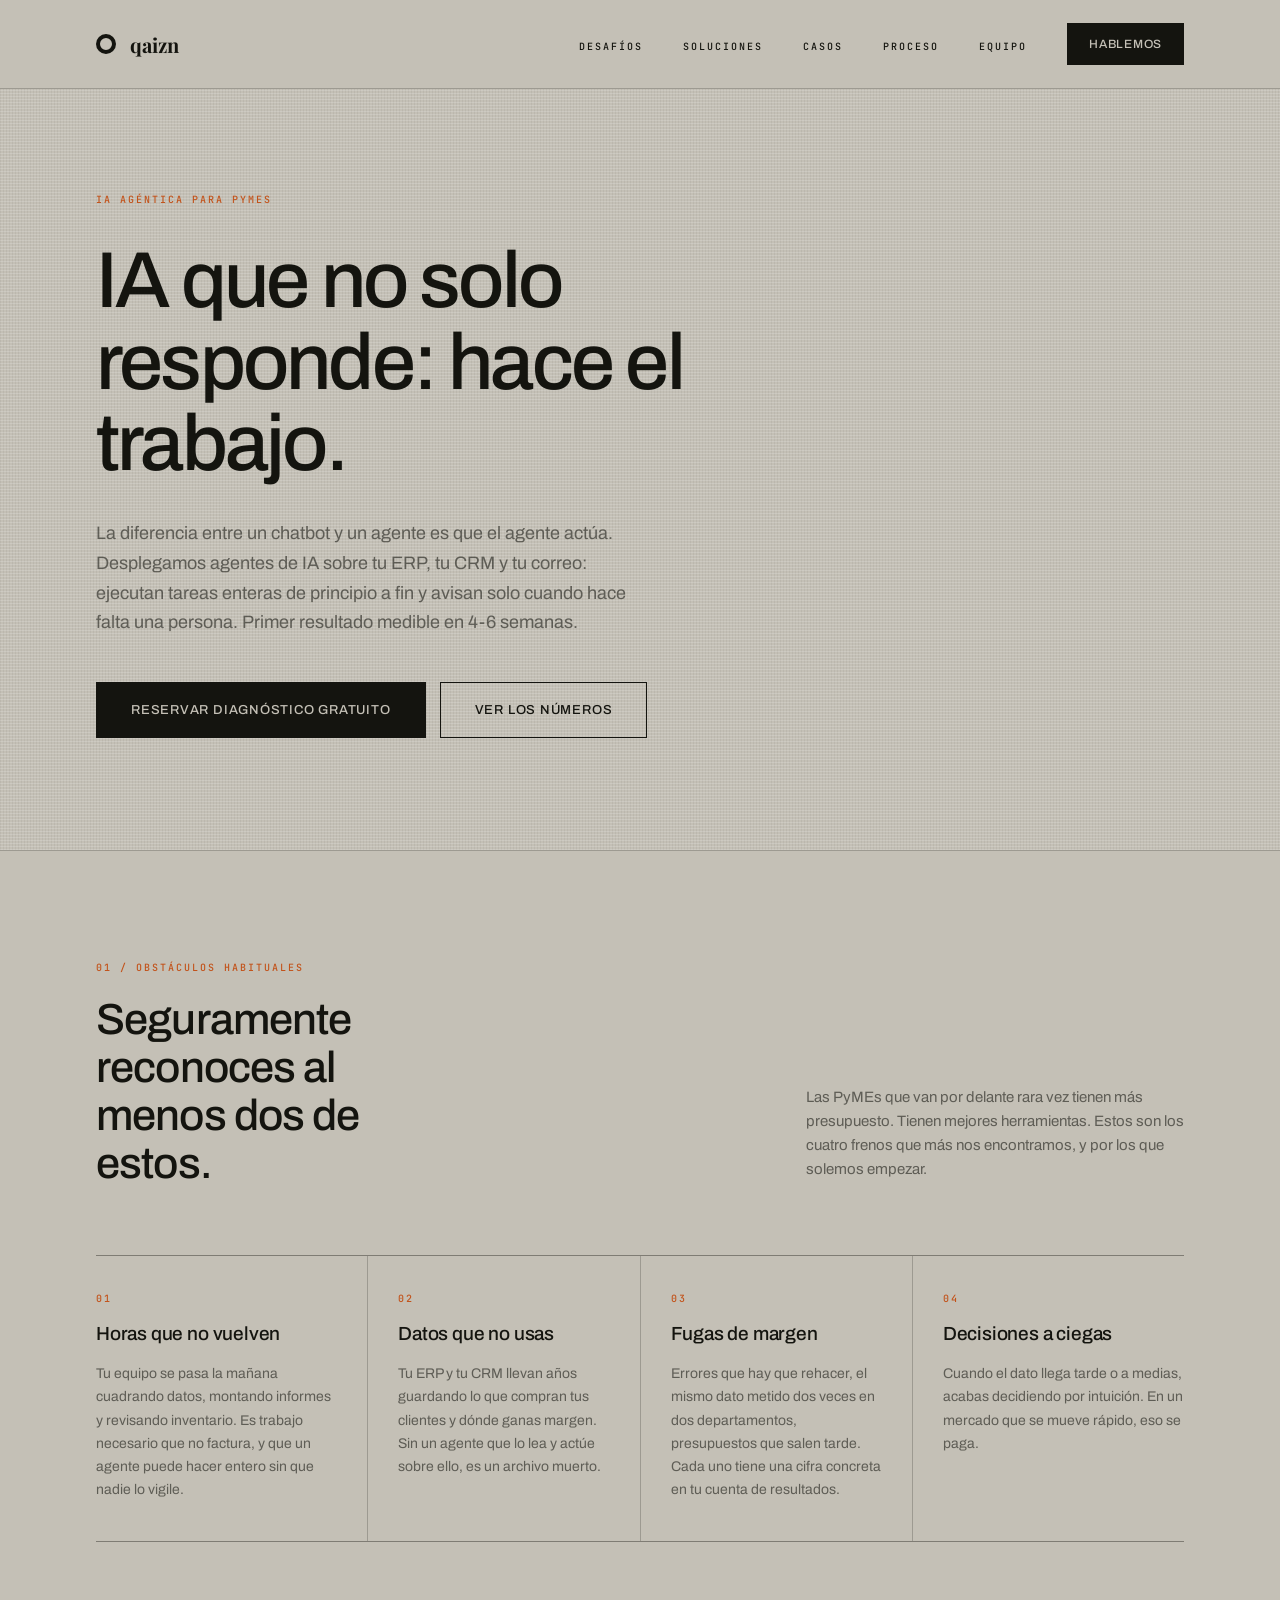
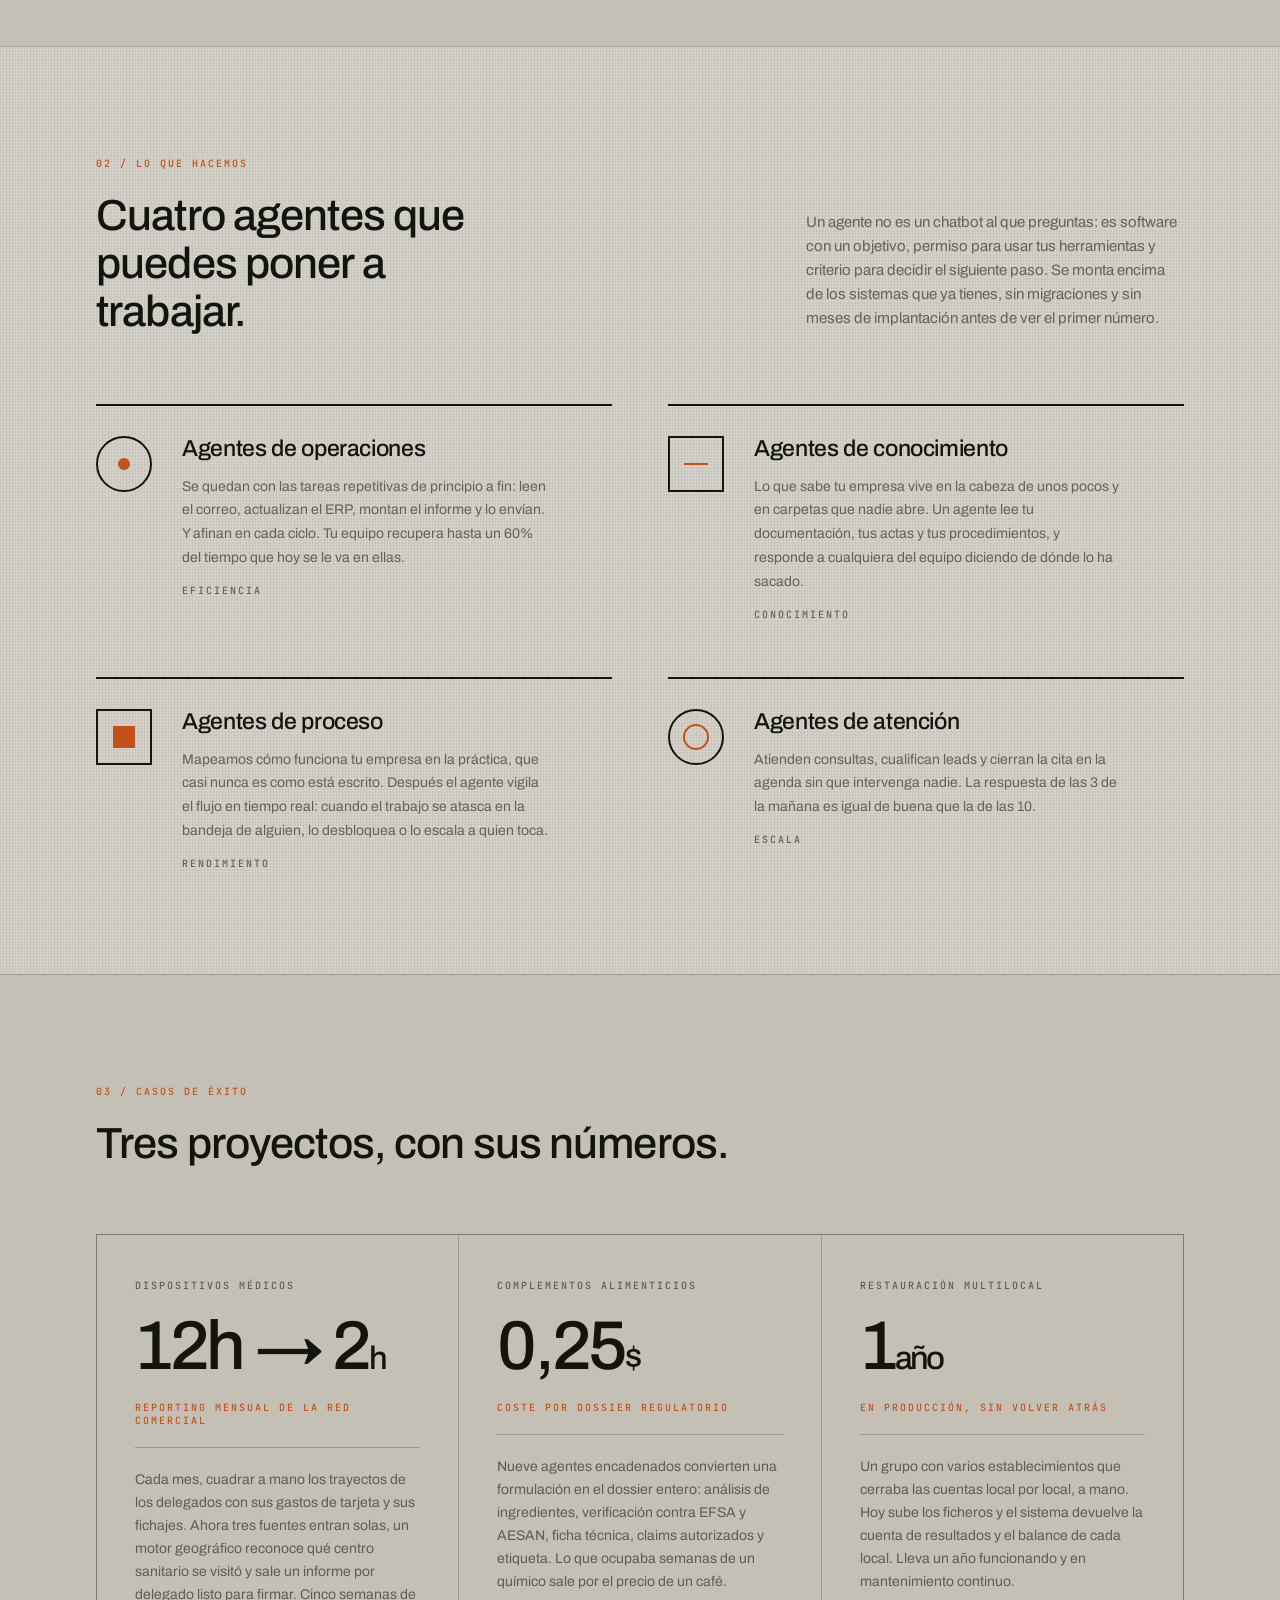
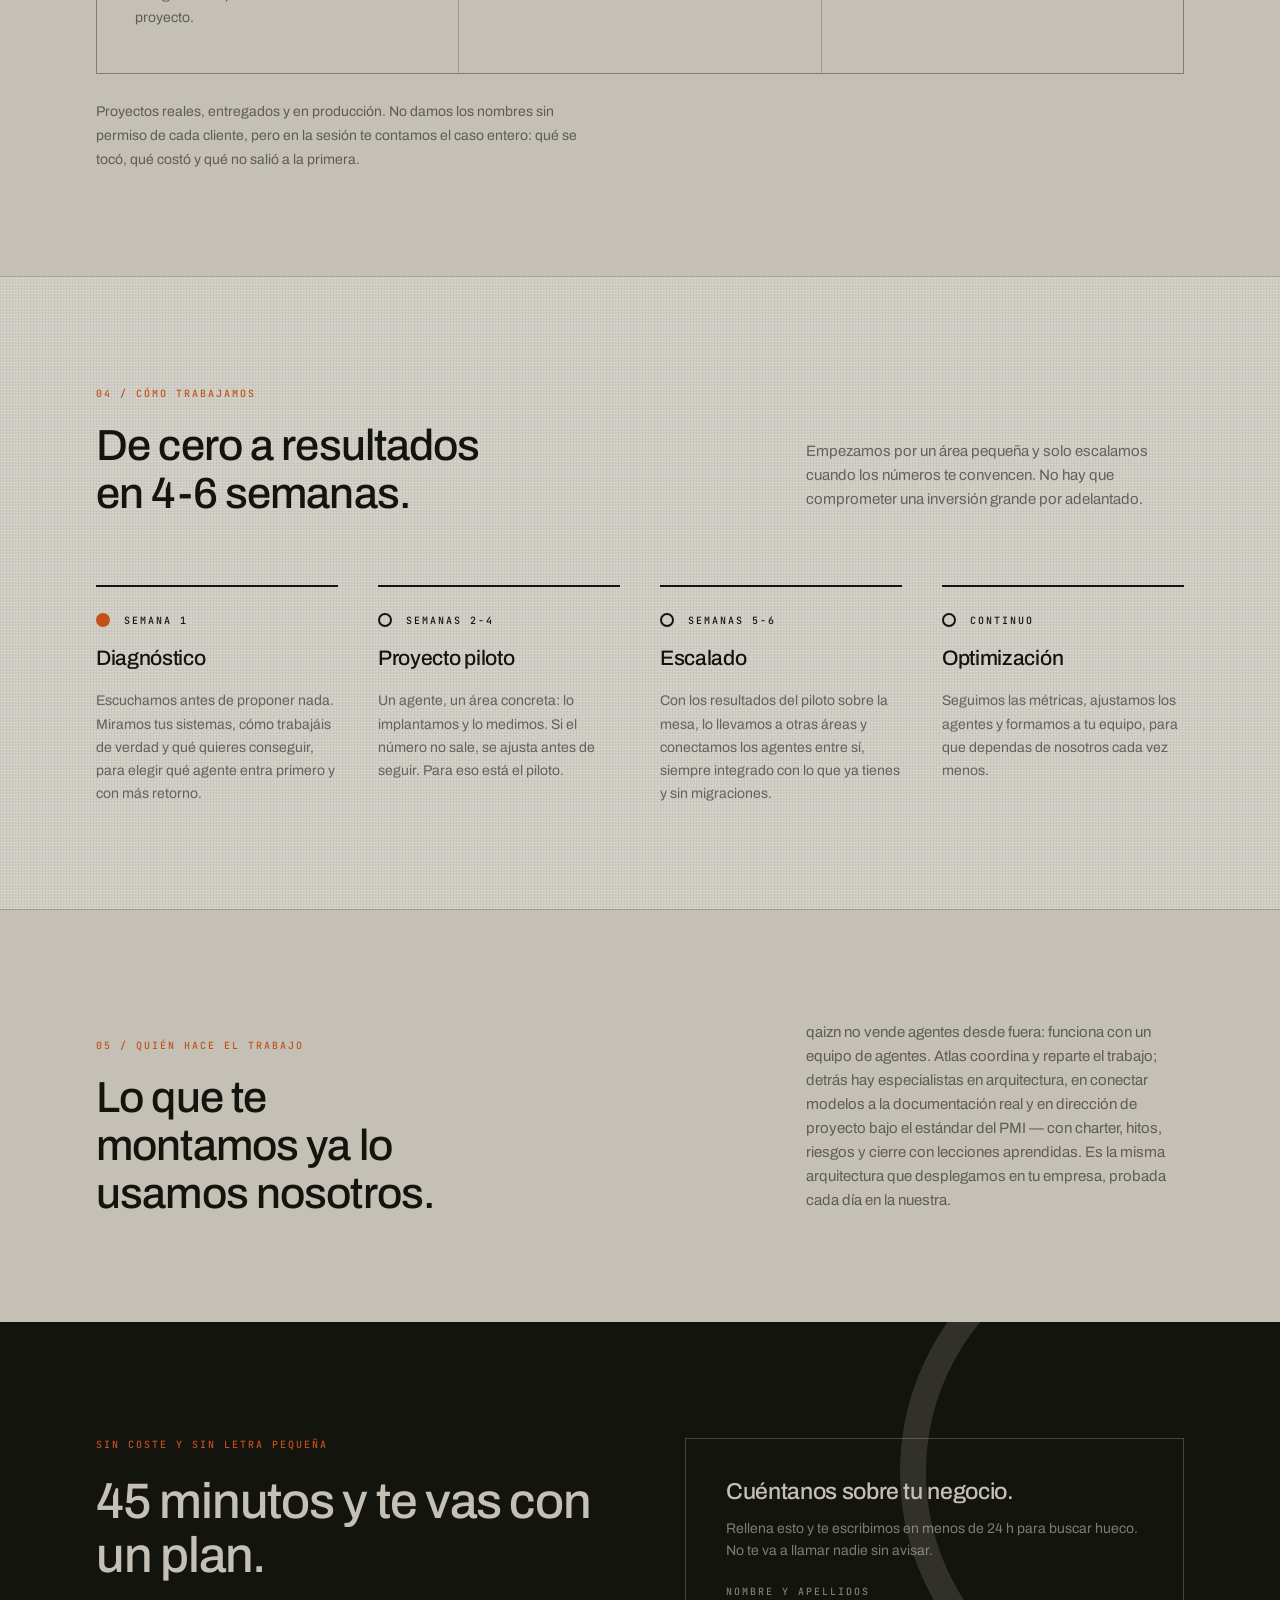
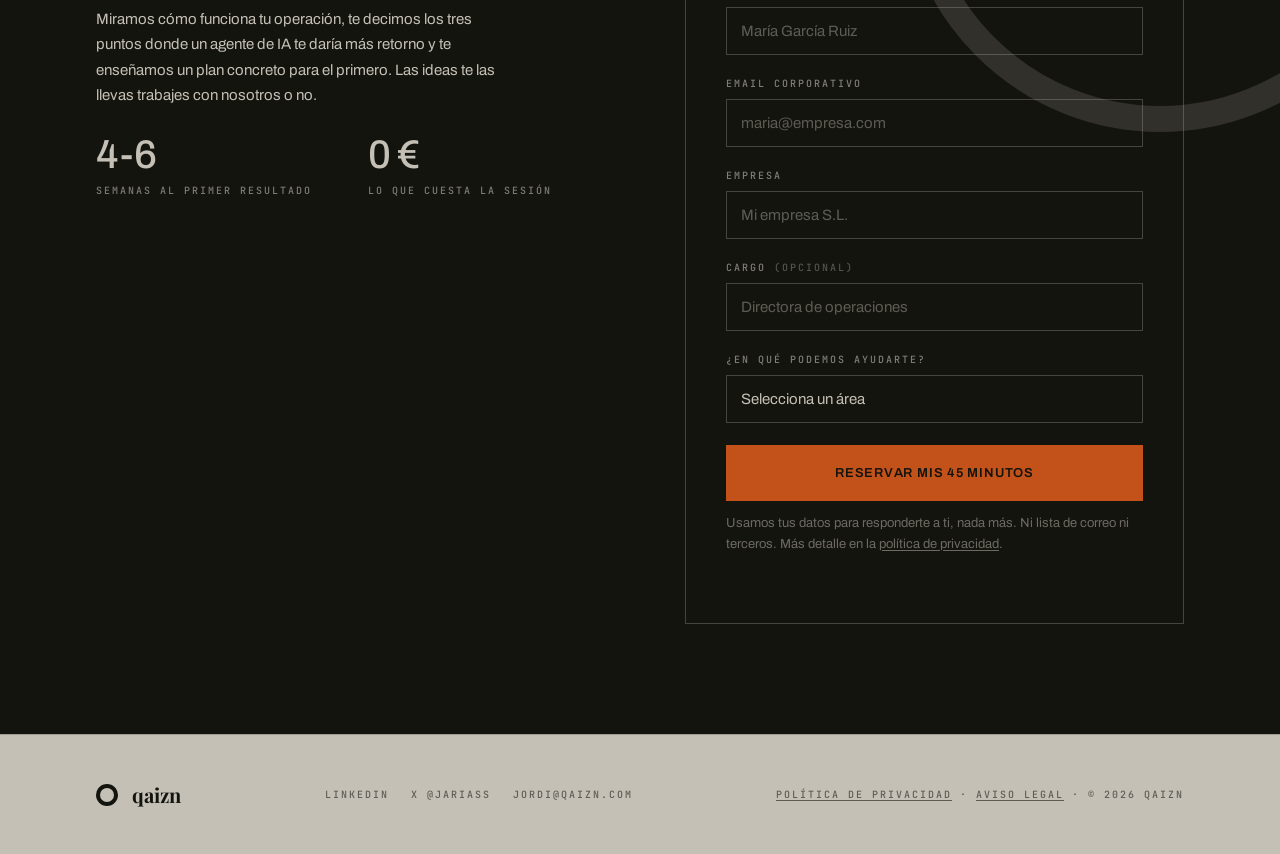
==== commit 2e4e26d9: "Sustituye los casos por tres proyectos documentados Los tres anteriores daban cifras redondas sin se" ====
--- a/index.html
+++ b/index.html
@@ -832,26 +832,26 @@
 
     <div class="cases-grid reveal">
       <div class="case-card">
-        <p class="mono" style="color:var(--ink-60);">Atención al cliente</p>
-        <p class="case-n">&minus;85<span>%</span></p>
-        <p class="mono eyebrow">Tiempo de respuesta</p>
-        <p class="case-body">Un agente que responde consultas, cualifica leads y genera el presupuesto entero a cualquier hora. El equipo comercial dejó de hacerlo y se dedicó a cerrar.</p>
+        <p class="mono" style="color:var(--ink-60);">Dispositivos médicos</p>
+        <p class="case-n">12h &rarr; 2<span>h</span></p>
+        <p class="mono eyebrow">Reporting mensual de la red comercial</p>
+        <p class="case-body">Cada mes, cuadrar a mano los trayectos de los delegados con sus gastos de tarjeta y sus fichajes. Ahora tres fuentes entran solas, un motor geográfico reconoce qué centro sanitario se visitó y sale un informe por delegado listo para firmar. Cinco semanas de proyecto.</p>
       </div>
       <div class="case-card">
-        <p class="mono" style="color:var(--ink-60);">Servicios B2B</p>
-        <p class="case-n">340<span>h</span></p>
-        <p class="mono eyebrow">Ahorro mensual</p>
-        <p class="case-body">Una consultora de 45 empleados que puso agentes a hacer la facturación, los informes y el seguimiento comercial.</p>
+        <p class="mono" style="color:var(--ink-60);">Complementos alimenticios</p>
+        <p class="case-n">0,25<span>$</span></p>
+        <p class="mono eyebrow">Coste por dossier regulatorio</p>
+        <p class="case-body">Nueve agentes encadenados convierten una formulación en el dossier entero: análisis de ingredientes, verificación contra EFSA y AESAN, ficha técnica, claims autorizados y etiqueta. Lo que ocupaba semanas de un químico sale por el precio de un café.</p>
       </div>
       <div class="case-card">
-        <p class="mono" style="color:var(--ink-60);">E-commerce</p>
-        <p class="case-n">+127<span>%</span></p>
-        <p class="mono eyebrow">Tasa de conversión</p>
-        <p class="case-body">Agentes conectados al CRM que segmentan, personalizan y actúan solos sobre el cliente que está a punto de irse.</p>
-      </div>
-    </div>
-
-    <p class="cases-note reveal d1">Proyectos reales de clientes reales. Damos los nombres cuando ellos nos dejan, y en la sesión te contamos el caso entero: qué se tocó, qué costó y qué no salió a la primera.</p>
+        <p class="mono" style="color:var(--ink-60);">Restauración multilocal</p>
+        <p class="case-n">1<span>año</span></p>
+        <p class="mono eyebrow">En producción, sin volver atrás</p>
+        <p class="case-body">Un grupo con varios establecimientos que cerraba las cuentas local por local, a mano. Hoy sube los ficheros y el sistema devuelve la cuenta de resultados y el balance de cada local. Lleva un año funcionando y en mantenimiento continuo.</p>
+      </div>
+    </div>
+
+    <p class="cases-note reveal d1">Proyectos reales, entregados y en producción. No damos los nombres sin permiso de cada cliente, pero en la sesión te contamos el caso entero: qué se tocó, qué costó y qué no salió a la primera.</p>
   </div>
 </section>
 
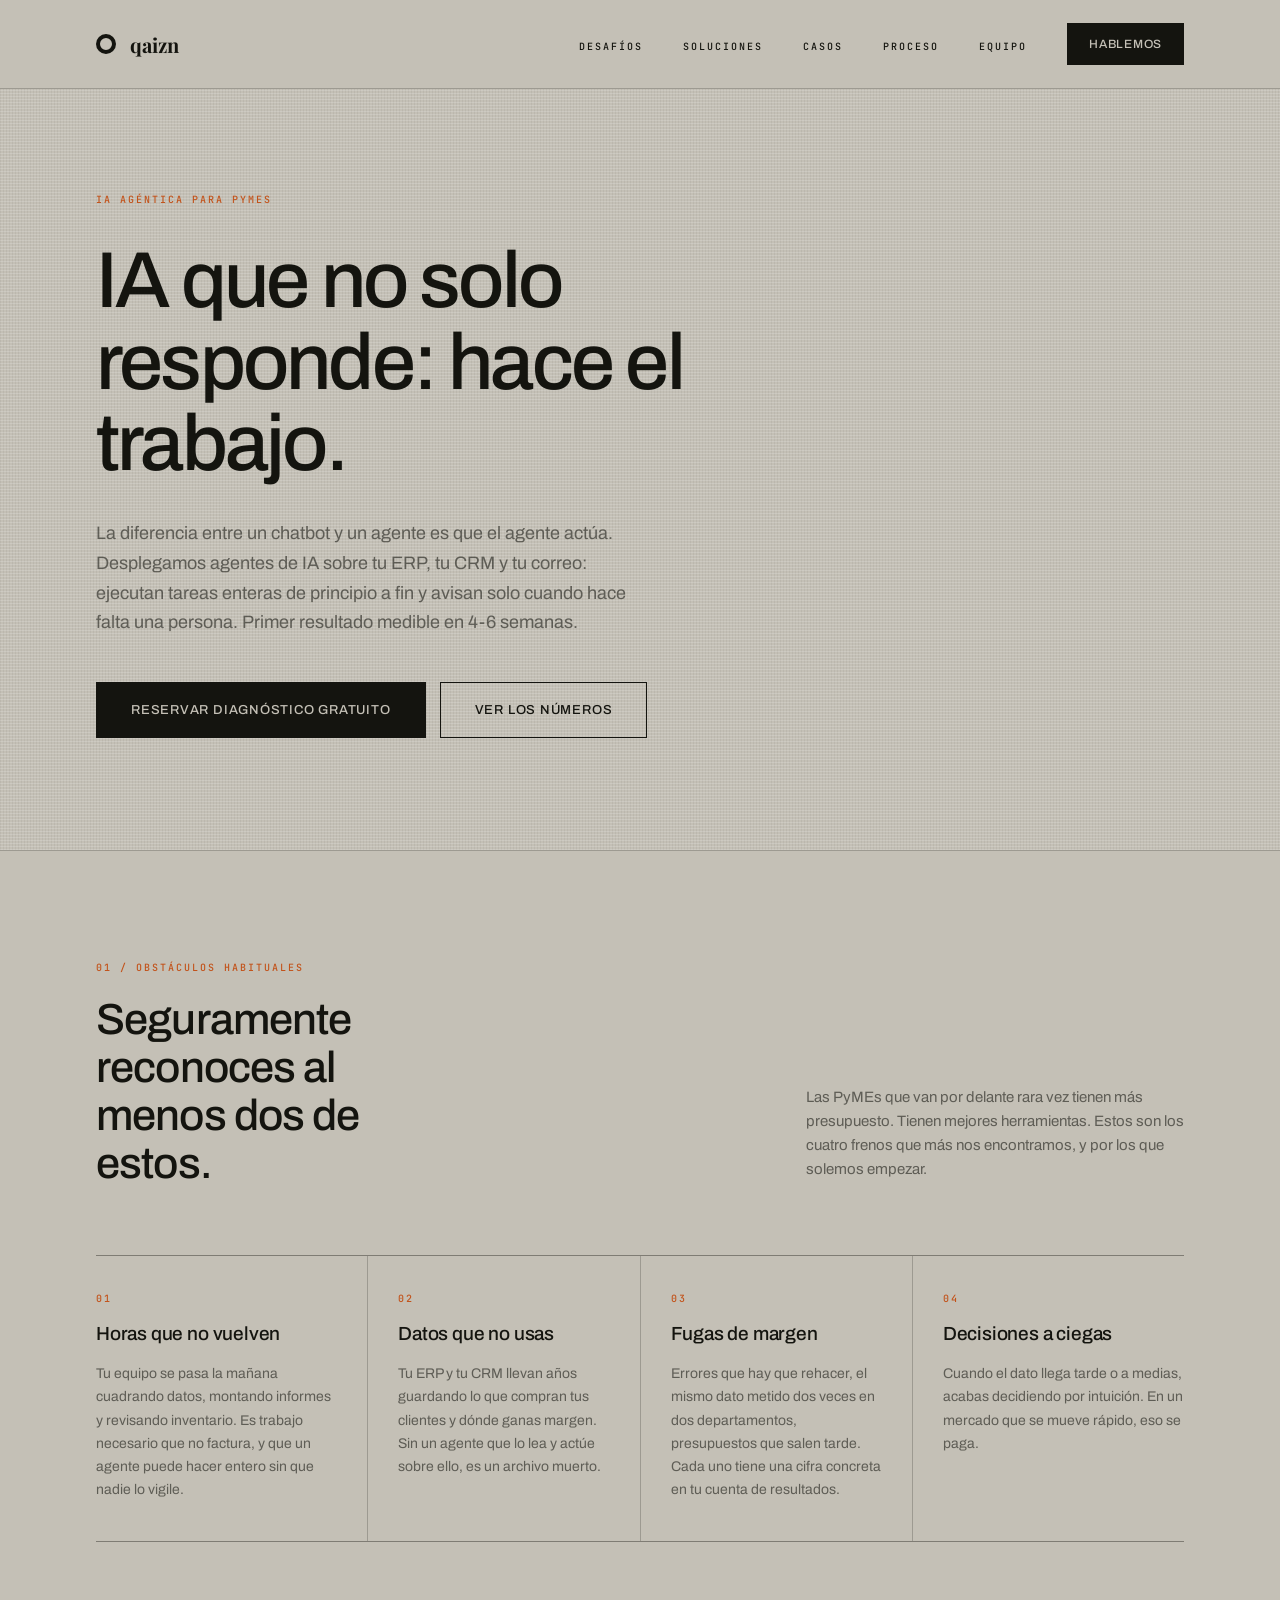
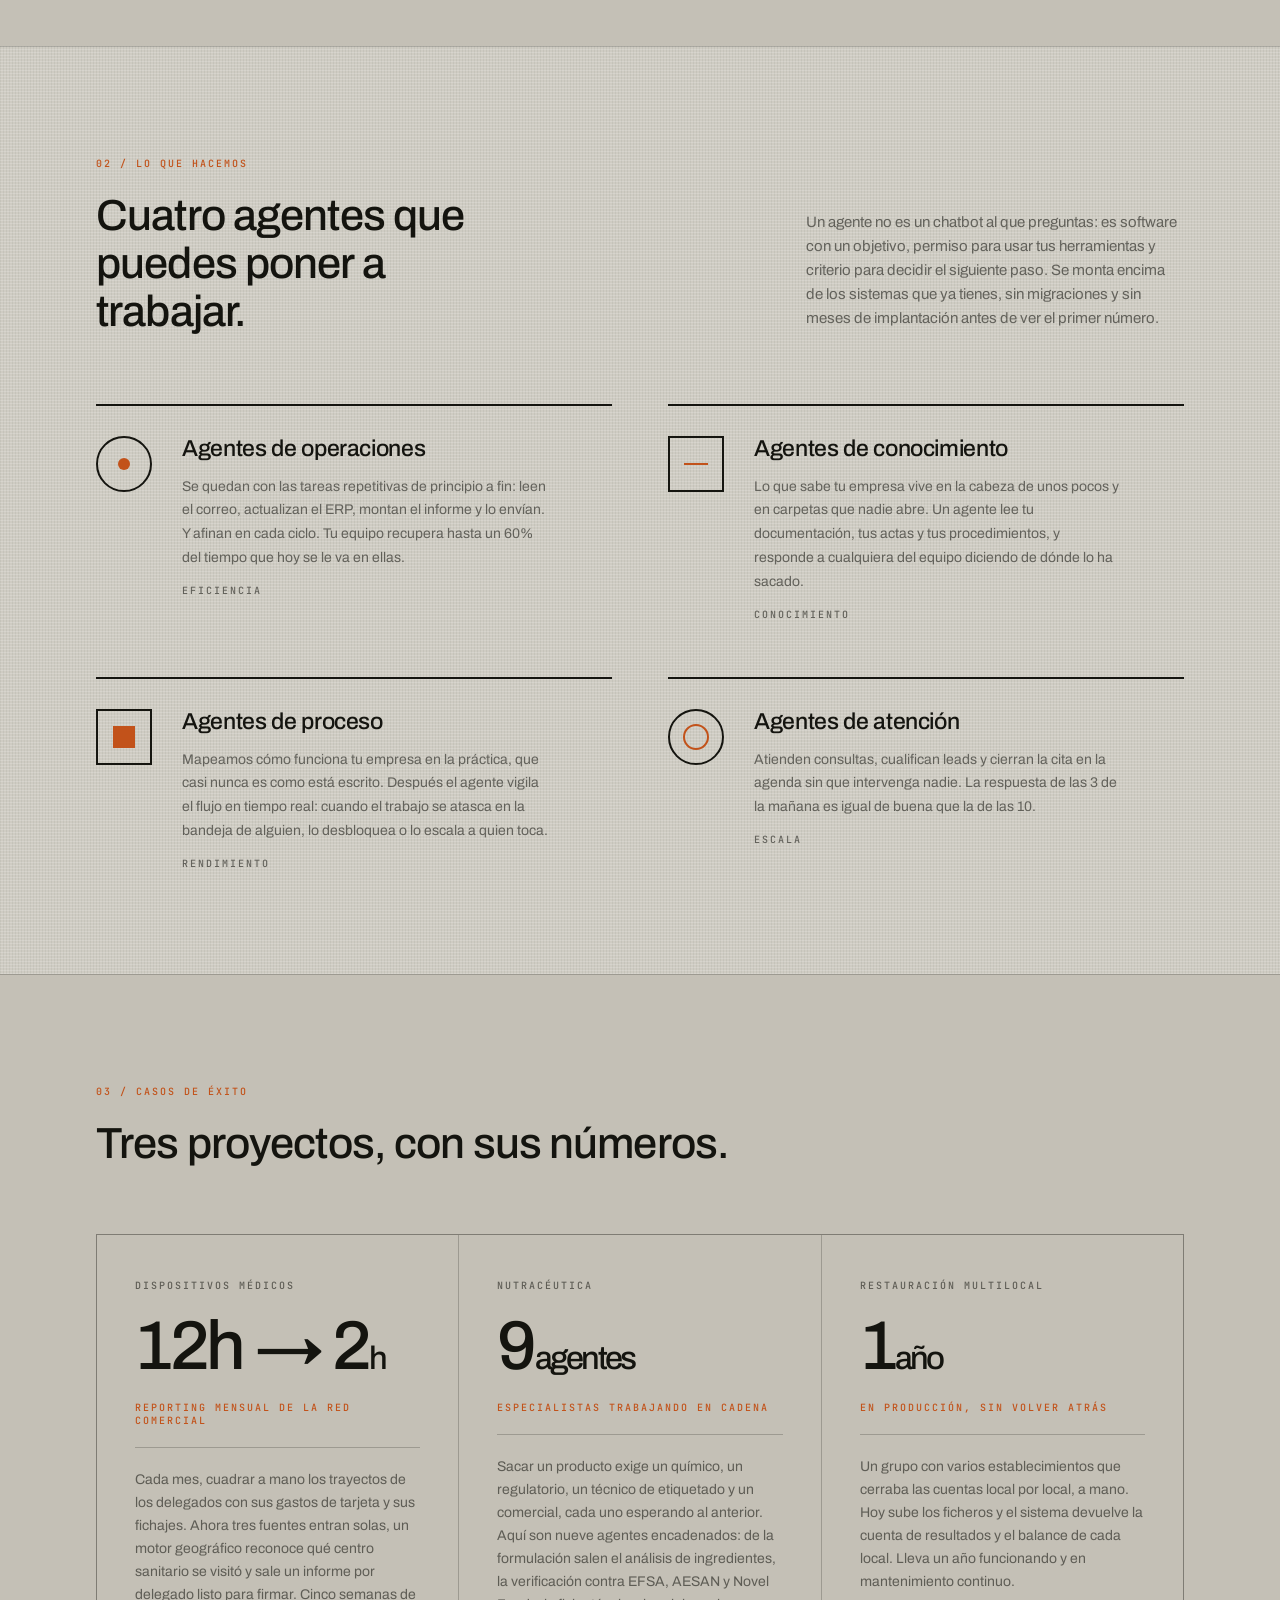
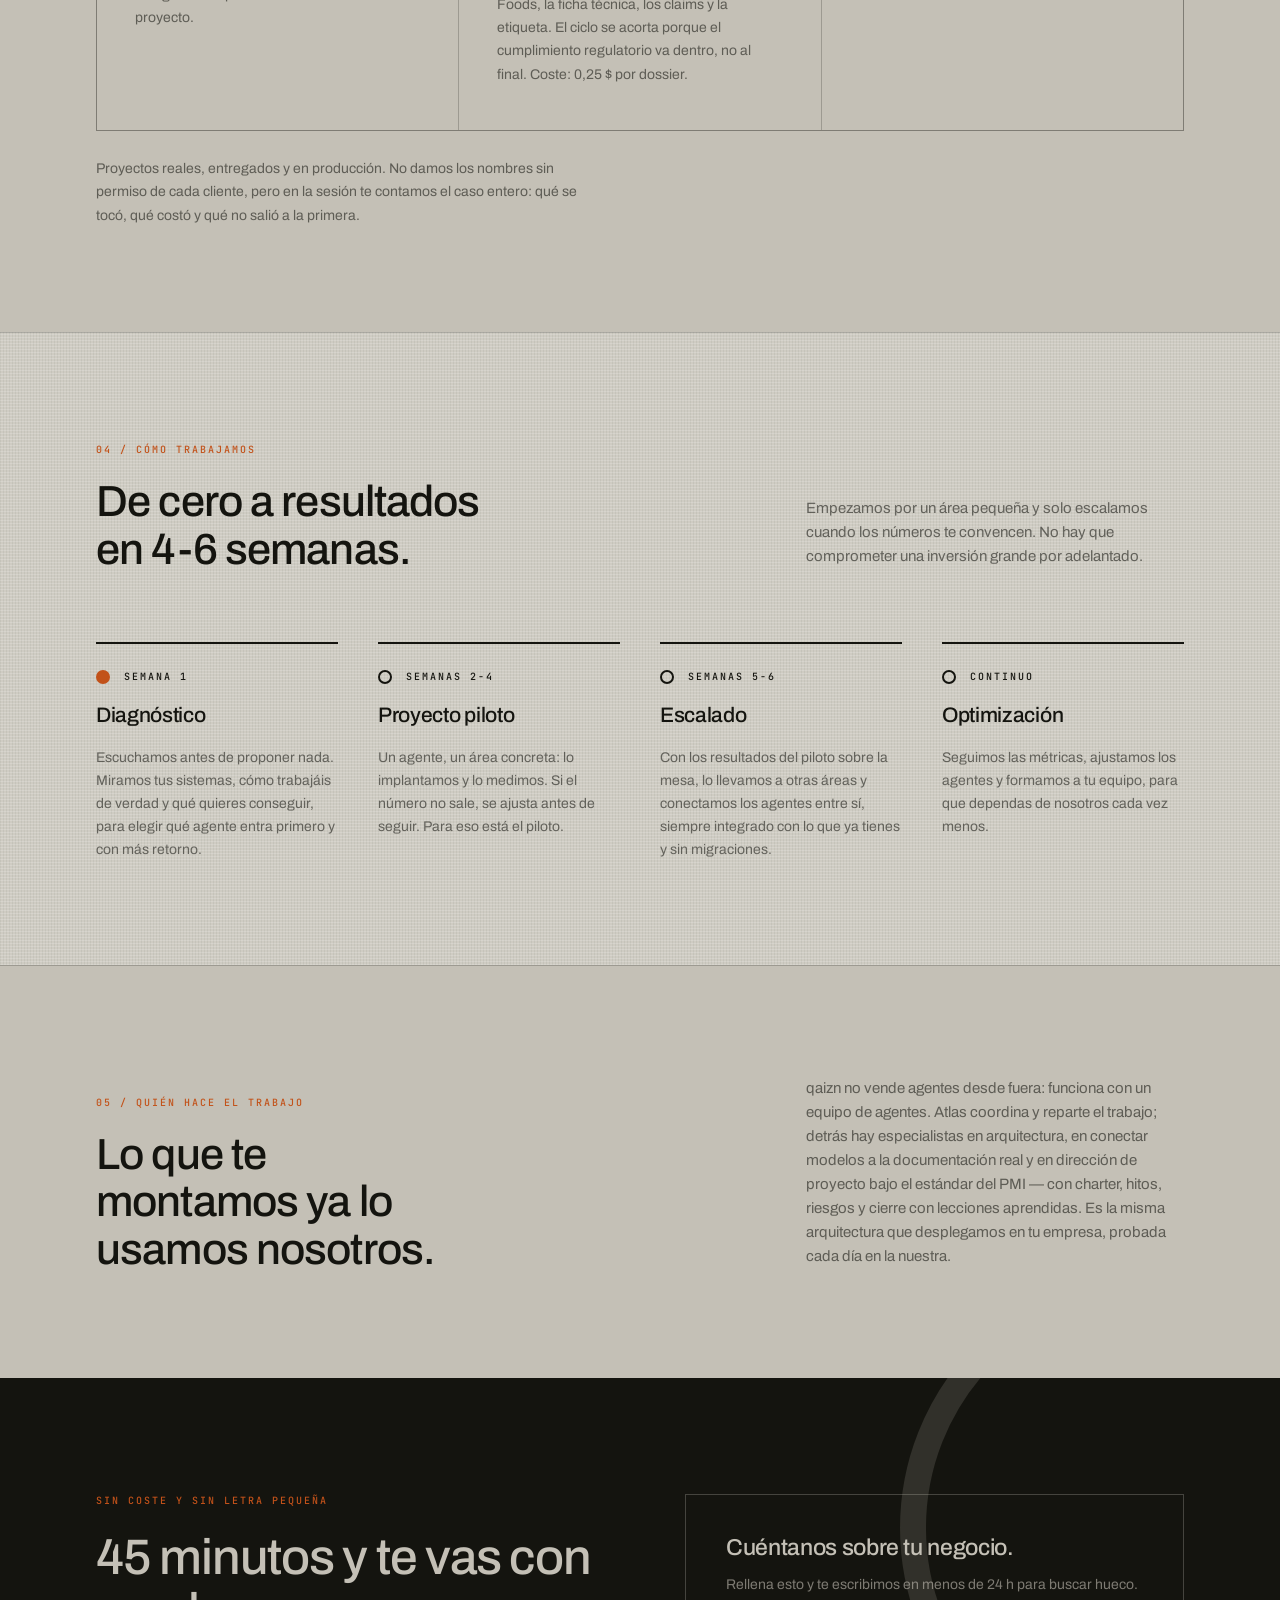
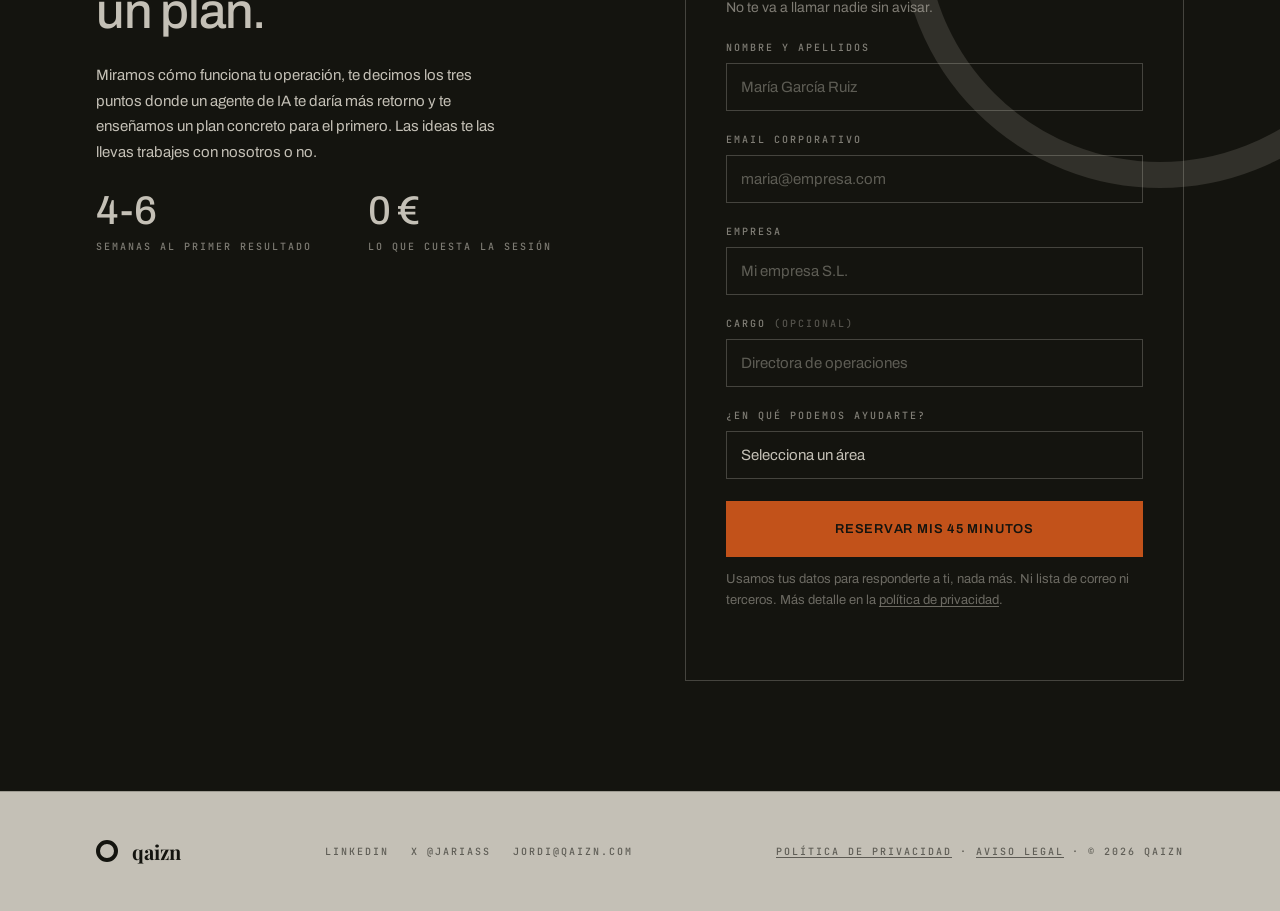
==== commit 6bbfa23c: "Reenfoca el caso de nutracéutica en el equipo multidisciplinar y el ciclo de producto Co-Authored-By" ====
--- a/index.html
+++ b/index.html
@@ -838,10 +838,10 @@
         <p class="case-body">Cada mes, cuadrar a mano los trayectos de los delegados con sus gastos de tarjeta y sus fichajes. Ahora tres fuentes entran solas, un motor geográfico reconoce qué centro sanitario se visitó y sale un informe por delegado listo para firmar. Cinco semanas de proyecto.</p>
       </div>
       <div class="case-card">
-        <p class="mono" style="color:var(--ink-60);">Complementos alimenticios</p>
-        <p class="case-n">0,25<span>$</span></p>
-        <p class="mono eyebrow">Coste por dossier regulatorio</p>
-        <p class="case-body">Nueve agentes encadenados convierten una formulación en el dossier entero: análisis de ingredientes, verificación contra EFSA y AESAN, ficha técnica, claims autorizados y etiqueta. Lo que ocupaba semanas de un químico sale por el precio de un café.</p>
+        <p class="mono" style="color:var(--ink-60);">Nutracéutica</p>
+        <p class="case-n">9<span>agentes</span></p>
+        <p class="mono eyebrow">Especialistas trabajando en cadena</p>
+        <p class="case-body">Sacar un producto exige un químico, un regulatorio, un técnico de etiquetado y un comercial, cada uno esperando al anterior. Aquí son nueve agentes encadenados: de la formulación salen el análisis de ingredientes, la verificación contra EFSA, AESAN y Novel Foods, la ficha técnica, los claims y la etiqueta. El ciclo se acorta porque el cumplimiento regulatorio va dentro, no al final. Coste: 0,25 $ por dossier.</p>
       </div>
       <div class="case-card">
         <p class="mono" style="color:var(--ink-60);">Restauración multilocal</p>
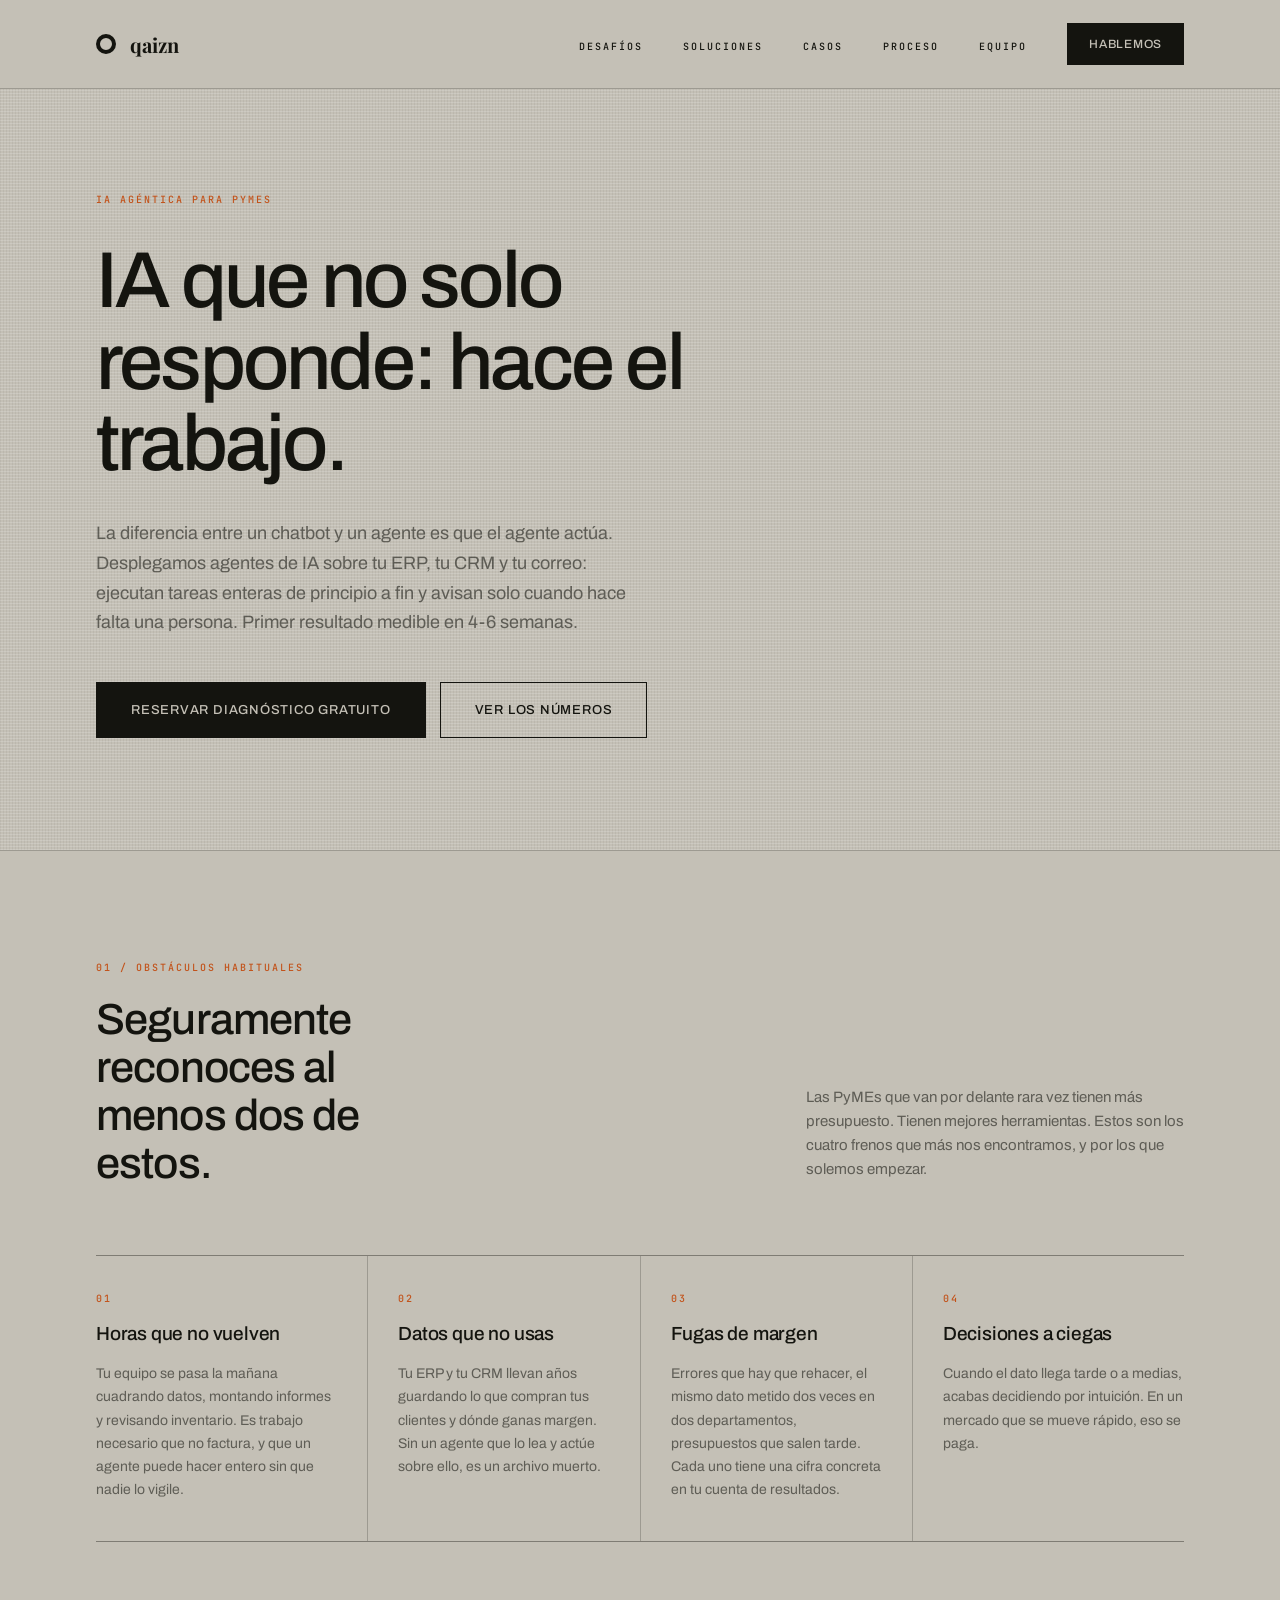
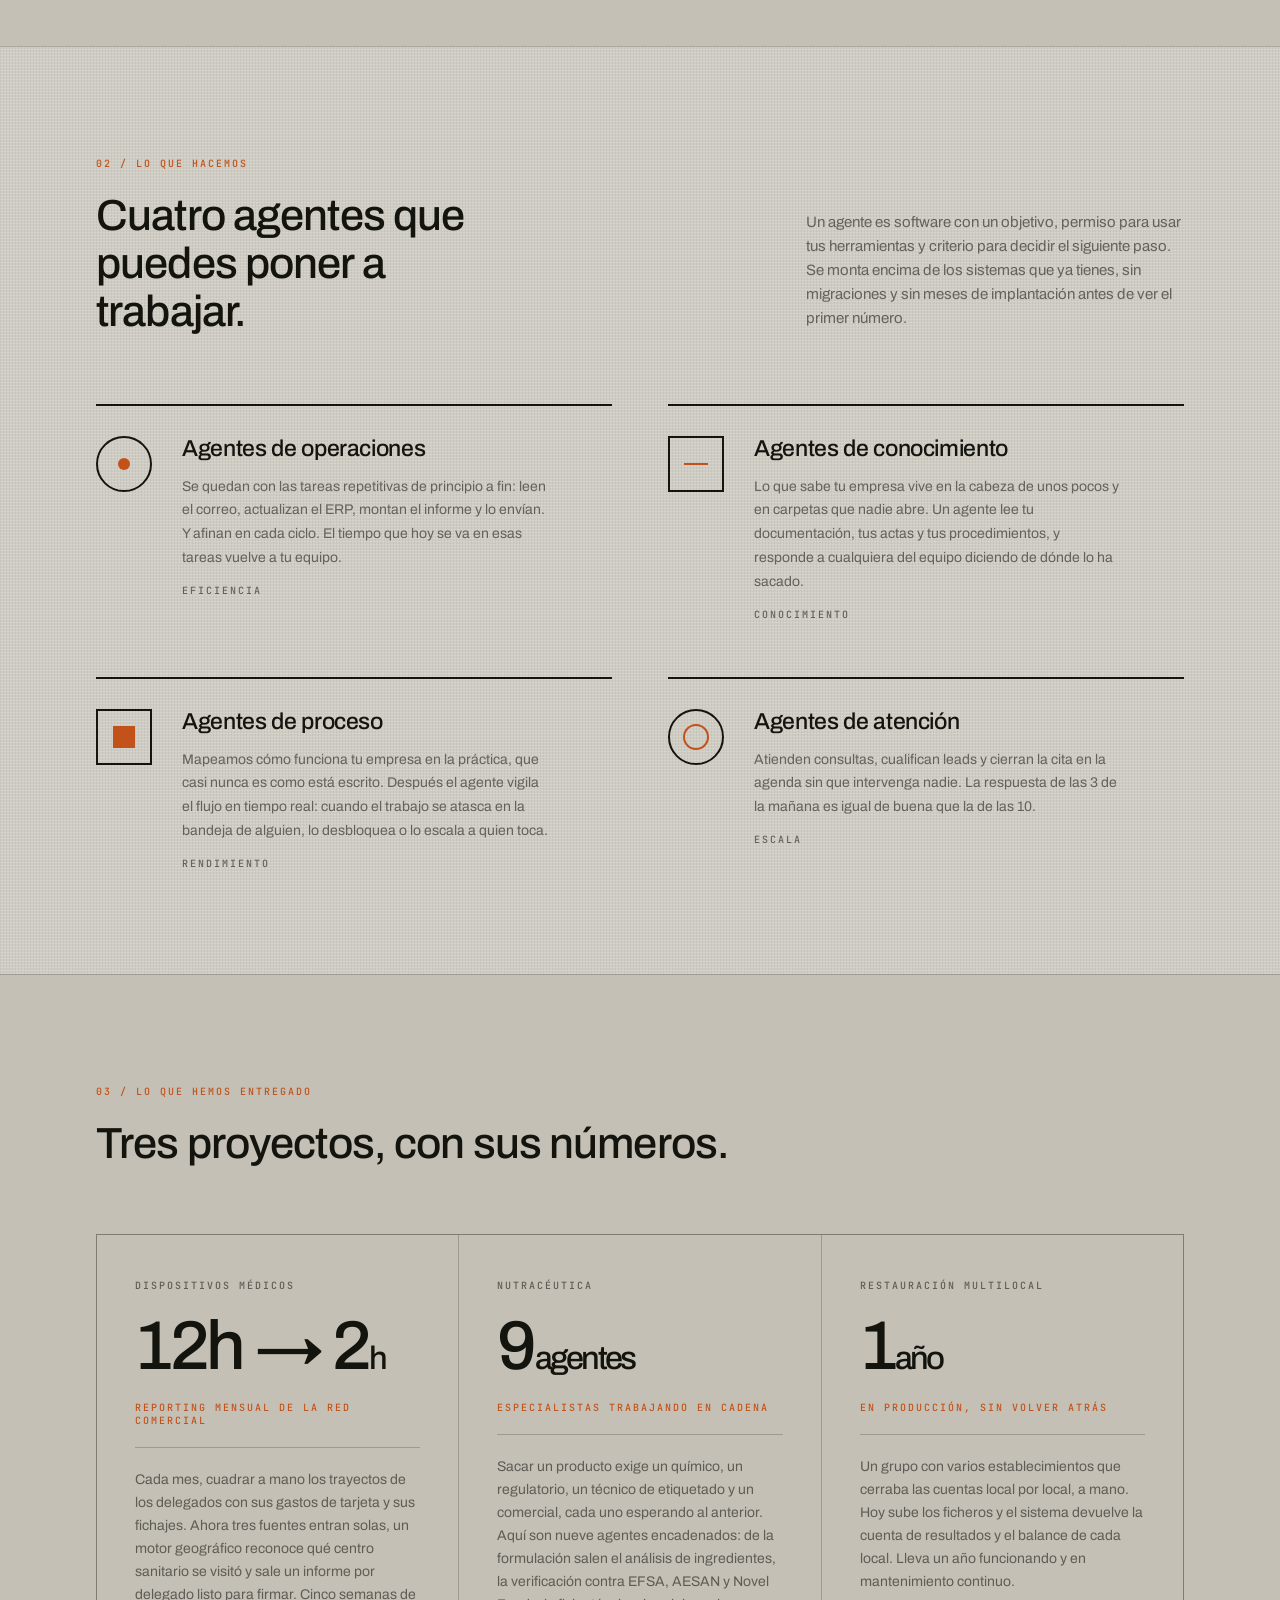
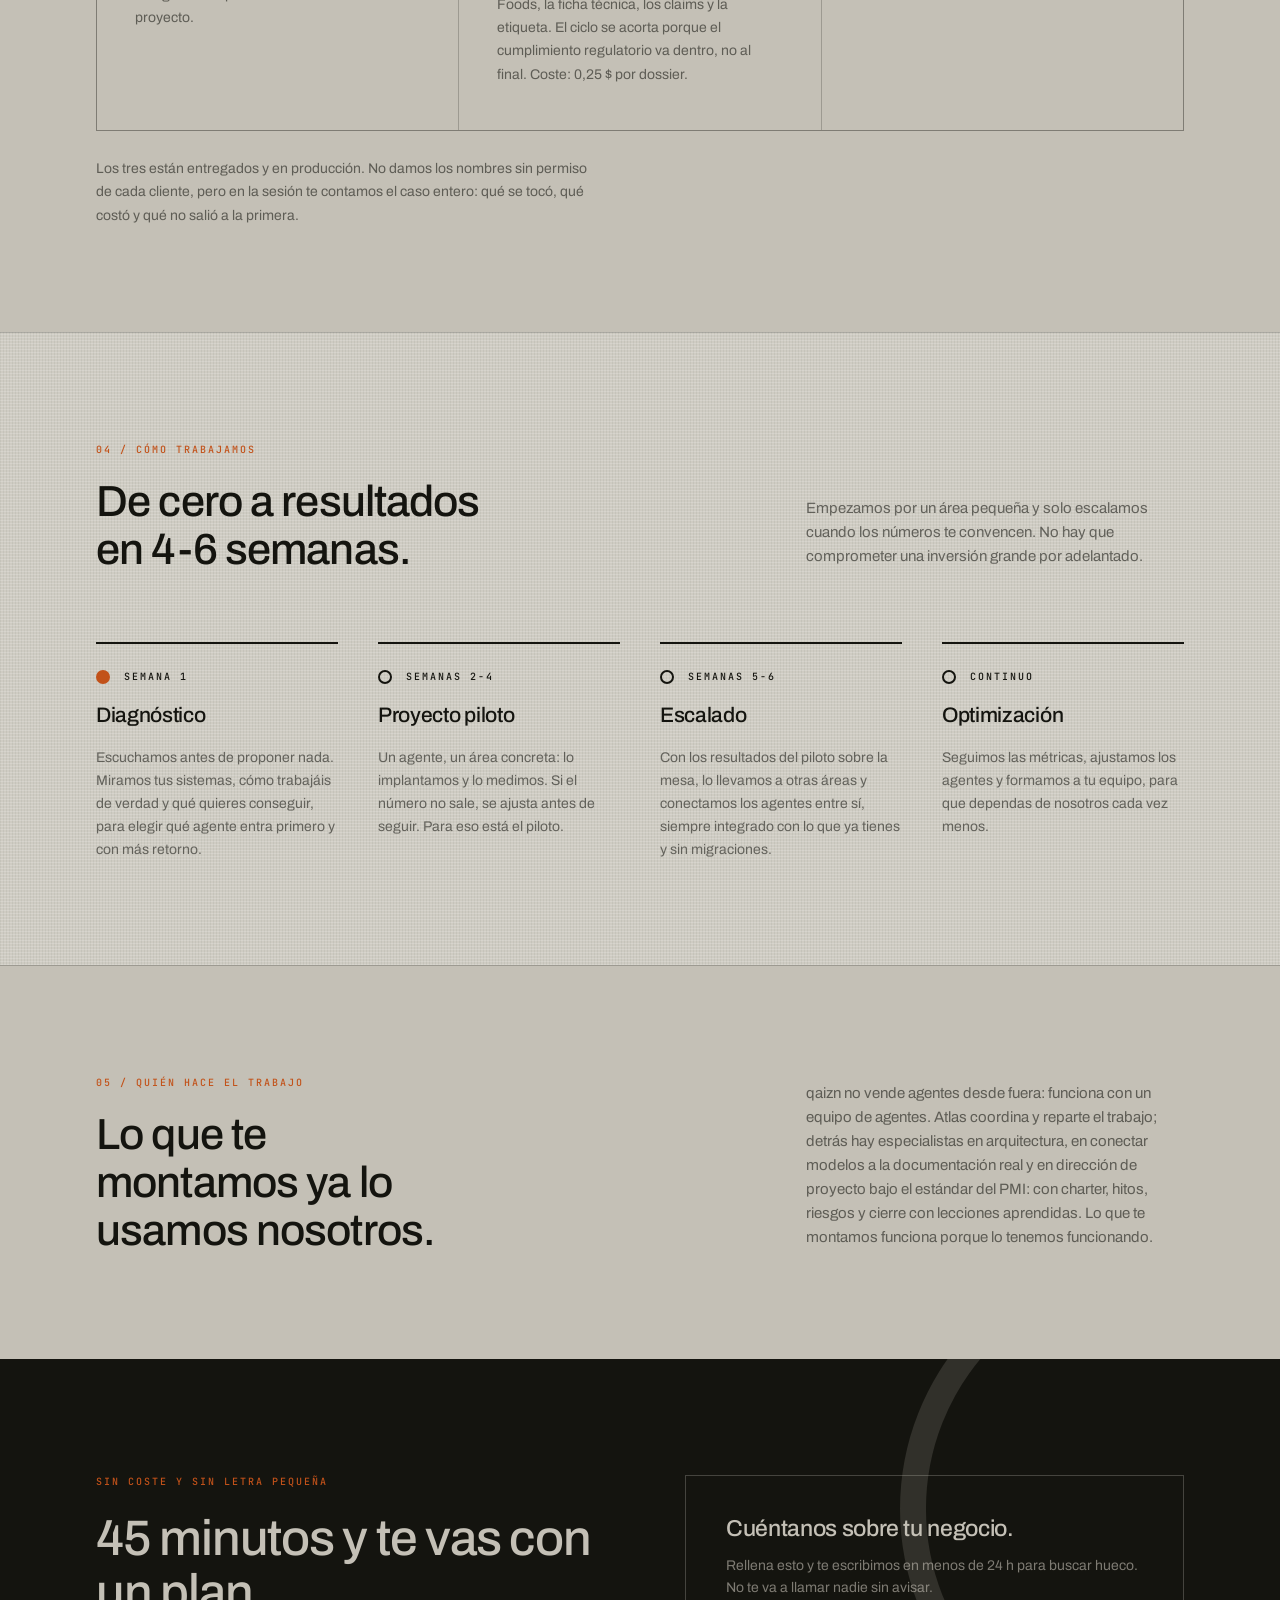
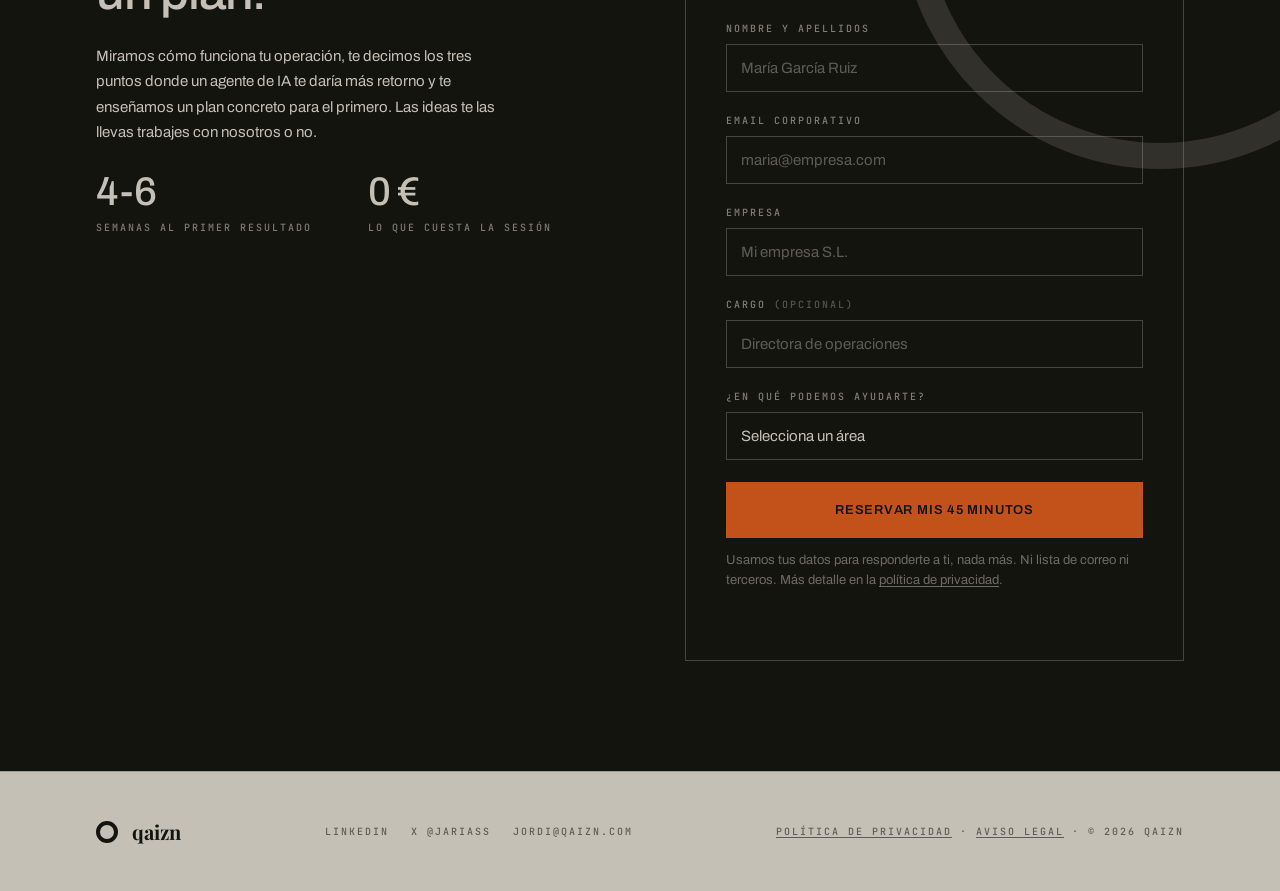
==== commit 99d322a3: "Limpia tics de redacción automática en la copy Co-Authored-By: Claude Opus 5 <noreply@anthropic.com>" ====
--- a/index.html
+++ b/index.html
@@ -771,7 +771,7 @@
         <p class="mono eyebrow reveal">02 / Lo que hacemos</p>
         <h2 class="reveal d1">Cuatro agentes que puedes poner a trabajar.</h2>
       </div>
-      <p class="section-note reveal d2">Un agente no es un chatbot al que preguntas: es software con un objetivo, permiso para usar tus herramientas y criterio para decidir el siguiente paso. Se monta encima de los sistemas que ya tienes, sin migraciones y sin meses de implantación antes de ver el primer número.</p>
+      <p class="section-note reveal d2">Un agente es software con un objetivo, permiso para usar tus herramientas y criterio para decidir el siguiente paso. Se monta encima de los sistemas que ya tienes, sin migraciones y sin meses de implantación antes de ver el primer número.</p>
     </div>
 
     <div class="svc-grid">
@@ -781,7 +781,7 @@
         </div>
         <div class="svc-copy">
           <p class="svc-title">Agentes de operaciones</p>
-          <p class="svc-body">Se quedan con las tareas repetitivas de principio a fin: leen el correo, actualizan el ERP, montan el informe y lo envían. Y afinan en cada ciclo. Tu equipo recupera hasta un 60% del tiempo que hoy se le va en ellas.</p>
+          <p class="svc-body">Se quedan con las tareas repetitivas de principio a fin: leen el correo, actualizan el ERP, montan el informe y lo envían. Y afinan en cada ciclo. El tiempo que hoy se va en esas tareas vuelve a tu equipo.</p>
           <p class="mono" style="color:var(--ink-60);">Eficiencia</p>
         </div>
       </div>
@@ -826,7 +826,7 @@
 <section id="casos" class="section">
   <div class="wrap">
     <div class="section-head" style="display:flex;flex-direction:column;align-items:flex-start;gap:22px;margin-bottom:66px;">
-      <p class="mono eyebrow reveal">03 / Casos de éxito</p>
+      <p class="mono eyebrow reveal">03 / Lo que hemos entregado</p>
       <h2 class="reveal d1" style="max-width:none;">Tres proyectos, con sus números.</h2>
     </div>
 
@@ -851,7 +851,7 @@
       </div>
     </div>
 
-    <p class="cases-note reveal d1">Proyectos reales, entregados y en producción. No damos los nombres sin permiso de cada cliente, pero en la sesión te contamos el caso entero: qué se tocó, qué costó y qué no salió a la primera.</p>
+    <p class="cases-note reveal d1">Los tres están entregados y en producción. No damos los nombres sin permiso de cada cliente, pero en la sesión te contamos el caso entero: qué se tocó, qué costó y qué no salió a la primera.</p>
   </div>
 </section>
 
@@ -899,7 +899,7 @@
         <p class="mono eyebrow reveal">05 / Quién hace el trabajo</p>
         <h2 class="reveal d1">Lo que te montamos ya lo usamos nosotros.</h2>
       </div>
-      <p class="section-note reveal d2">qaizn no vende agentes desde fuera: funciona con un equipo de agentes. Atlas coordina y reparte el trabajo; detrás hay especialistas en arquitectura, en conectar modelos a la documentación real y en dirección de proyecto bajo el estándar del PMI &mdash; con charter, hitos, riesgos y cierre con lecciones aprendidas. Es la misma arquitectura que desplegamos en tu empresa, probada cada día en la nuestra.</p>
+      <p class="section-note reveal d2">qaizn no vende agentes desde fuera: funciona con un equipo de agentes. Atlas coordina y reparte el trabajo; detrás hay especialistas en arquitectura, en conectar modelos a la documentación real y en dirección de proyecto bajo el estándar del PMI: con charter, hitos, riesgos y cierre con lecciones aprendidas. Lo que te montamos funciona porque lo tenemos funcionando.</p>
     </div>
   </div>
 </section>
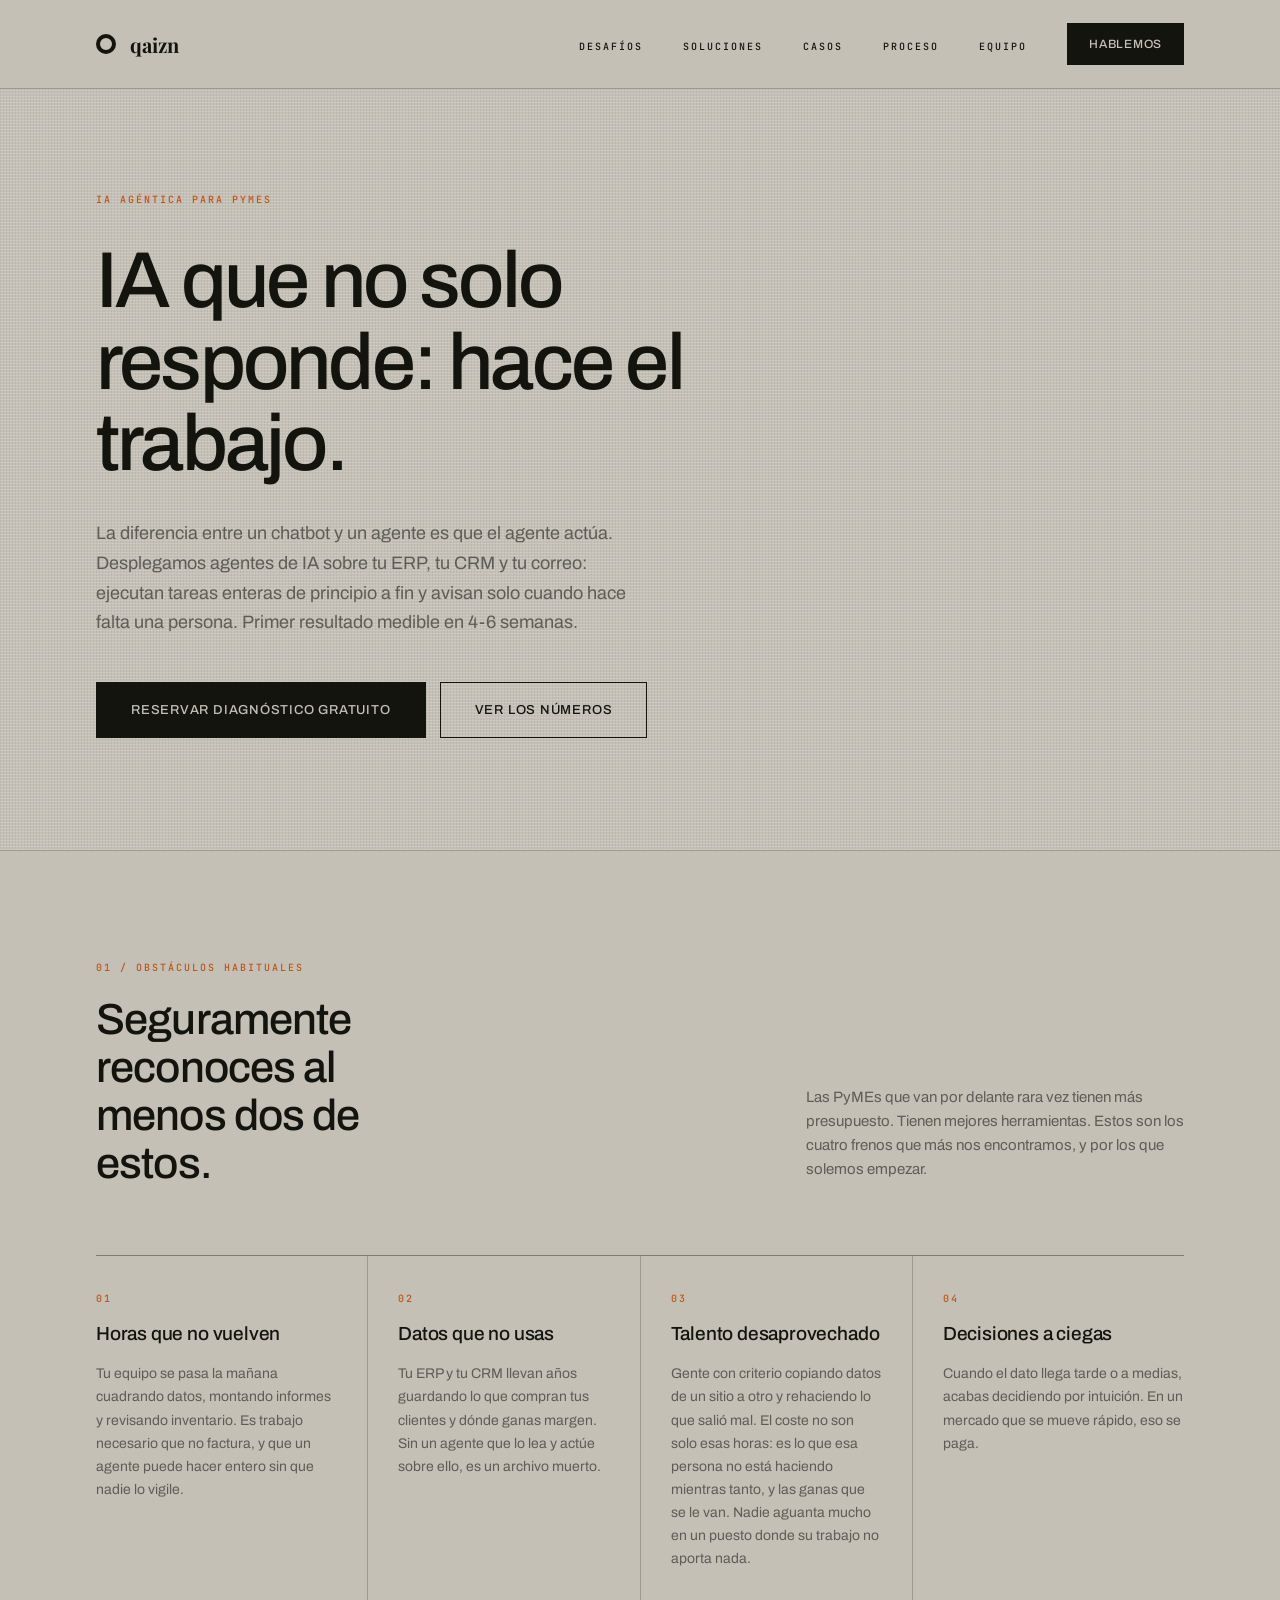
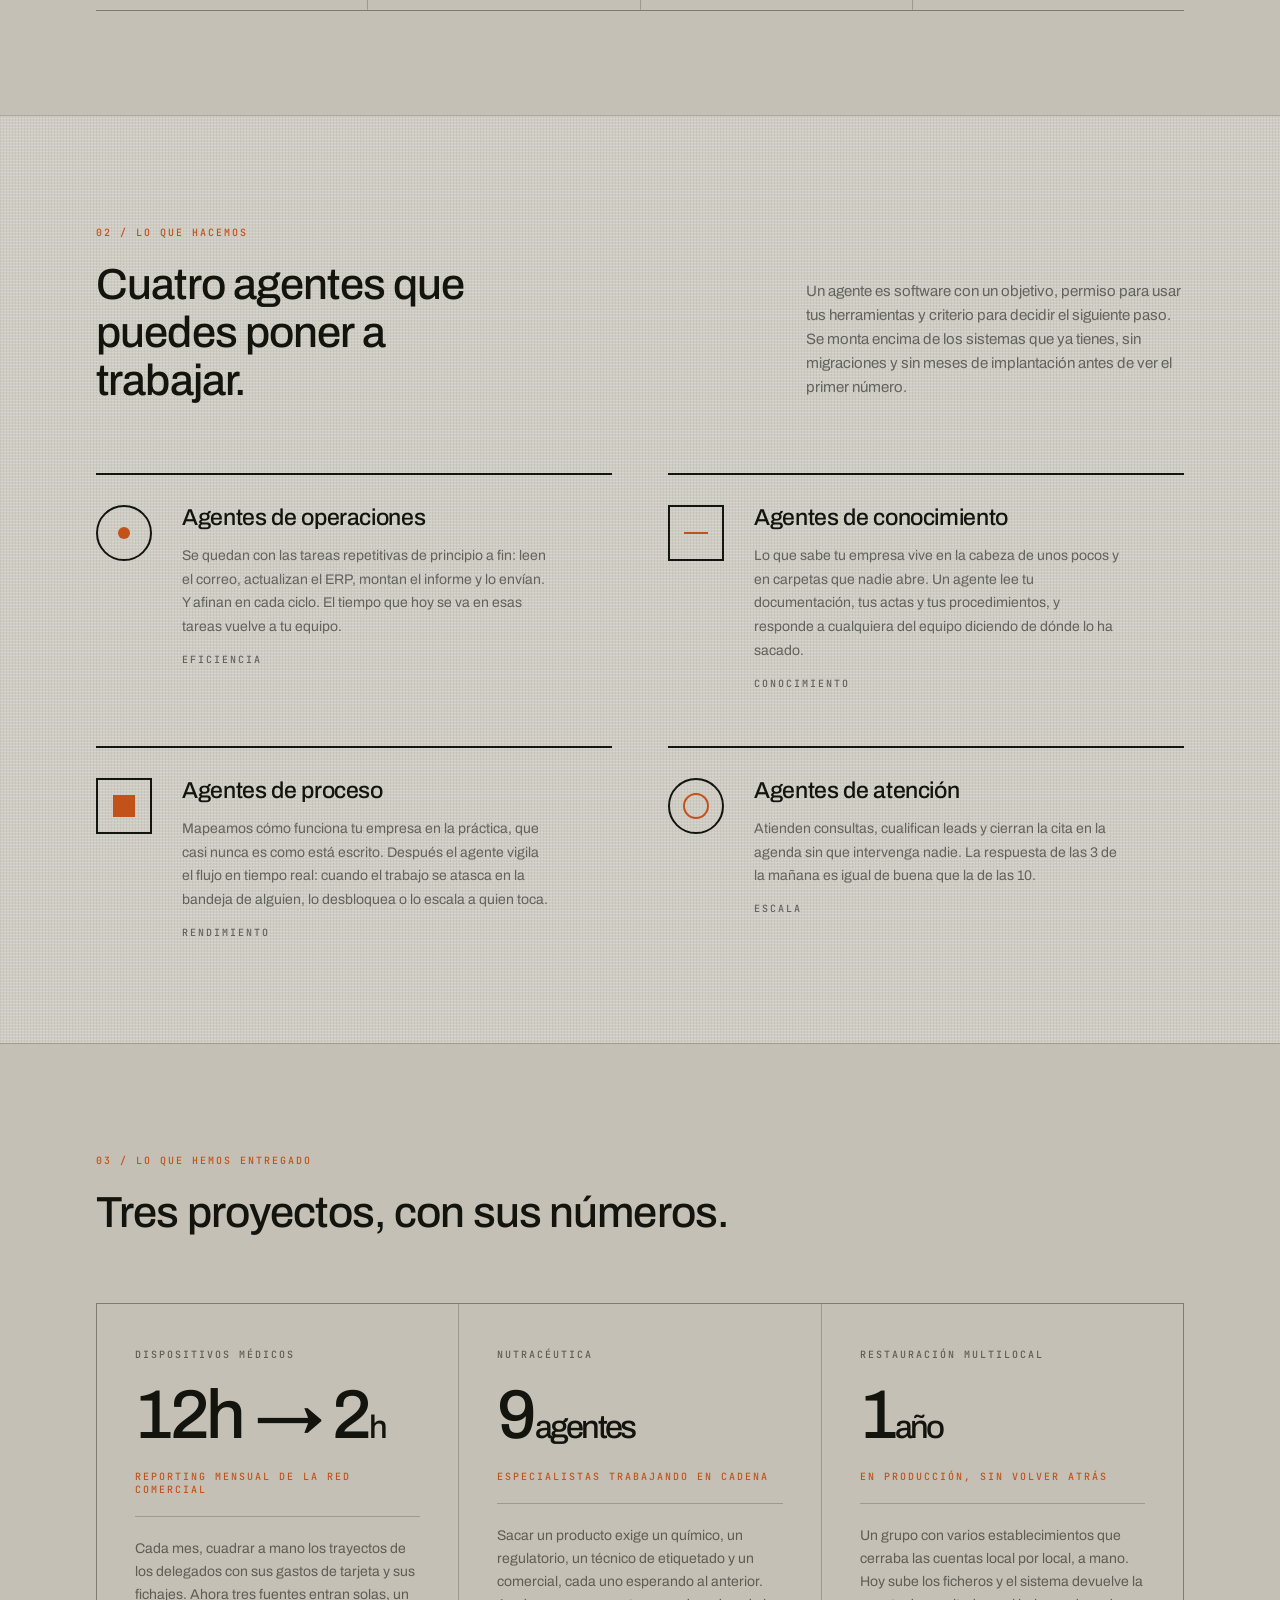
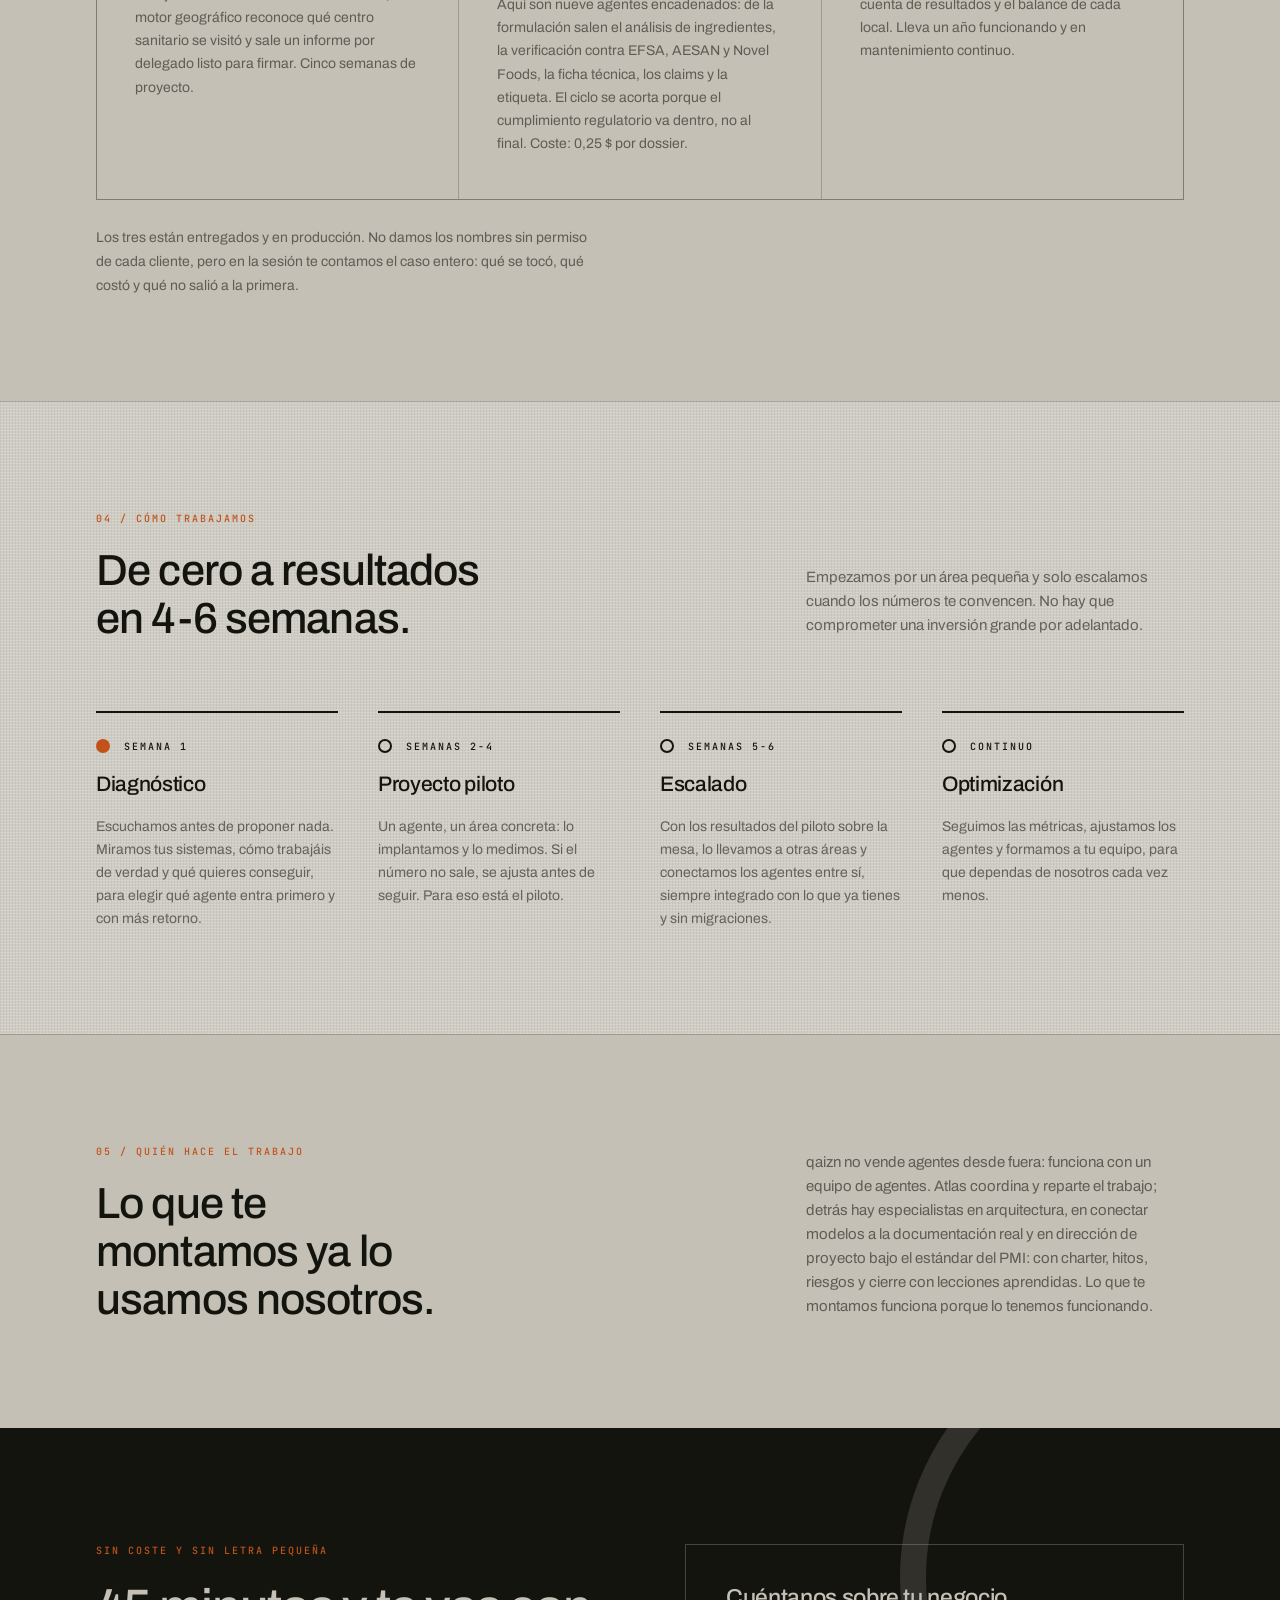
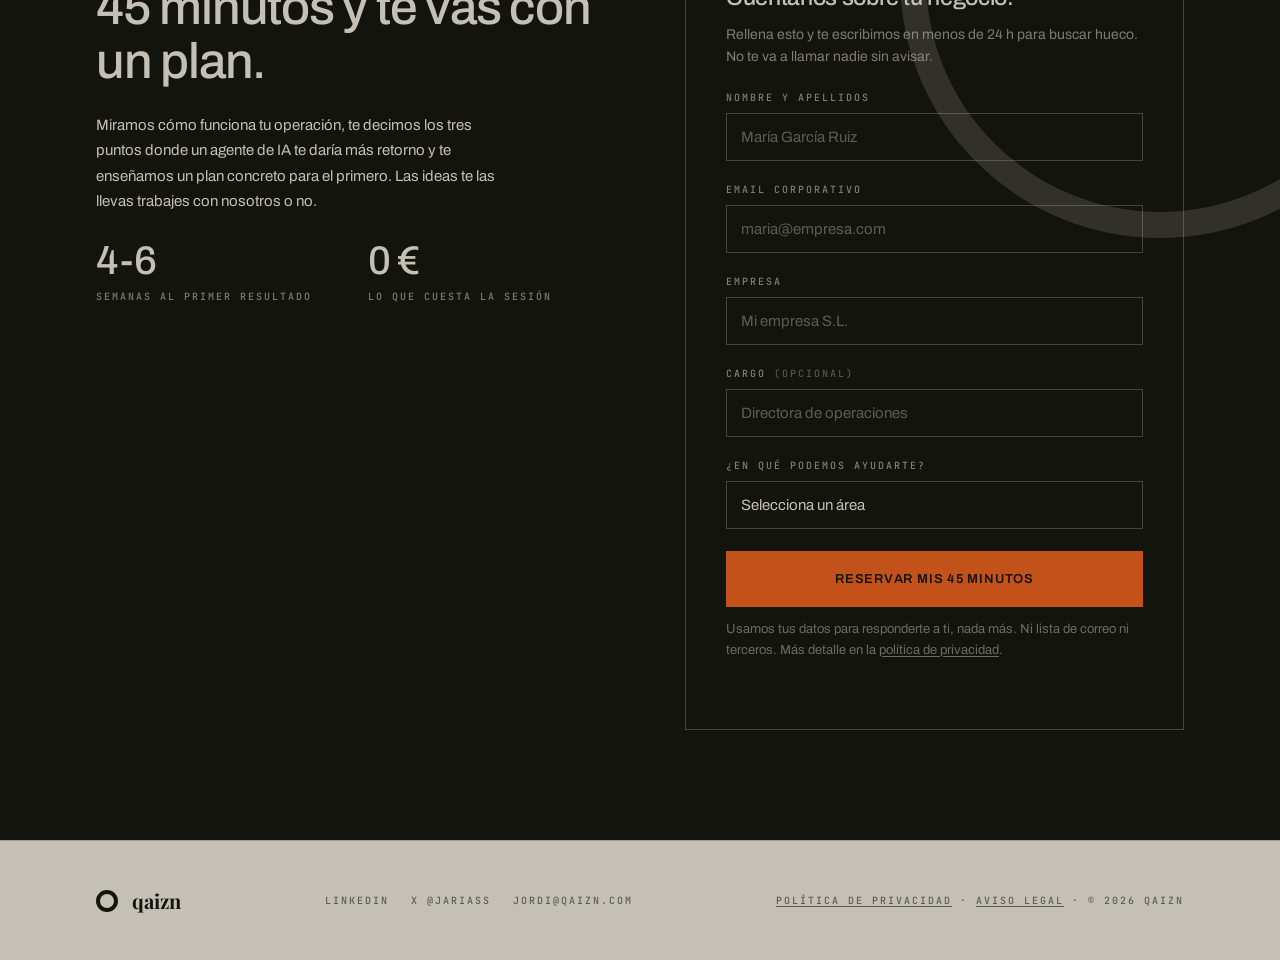
==== commit b75ac743: "Reenfoca el tercer freno en el coste de oportunidad del talento Co-Authored-By: Claude Opus 5 <norep" ====
--- a/index.html
+++ b/index.html
@@ -751,8 +751,8 @@
       </div>
       <div class="pain-card">
         <p class="mono eyebrow">03</p>
-        <p class="card-title">Fugas de margen</p>
-        <p class="card-body">Errores que hay que rehacer, el mismo dato metido dos veces en dos departamentos, presupuestos que salen tarde. Cada uno tiene una cifra concreta en tu cuenta de resultados.</p>
+        <p class="card-title">Talento desaprovechado</p>
+        <p class="card-body">Gente con criterio copiando datos de un sitio a otro y rehaciendo lo que salió mal. El coste no son solo esas horas: es lo que esa persona no está haciendo mientras tanto, y las ganas que se le van. Nadie aguanta mucho en un puesto donde su trabajo no aporta nada.</p>
       </div>
       <div class="pain-card">
         <p class="mono eyebrow">04</p>
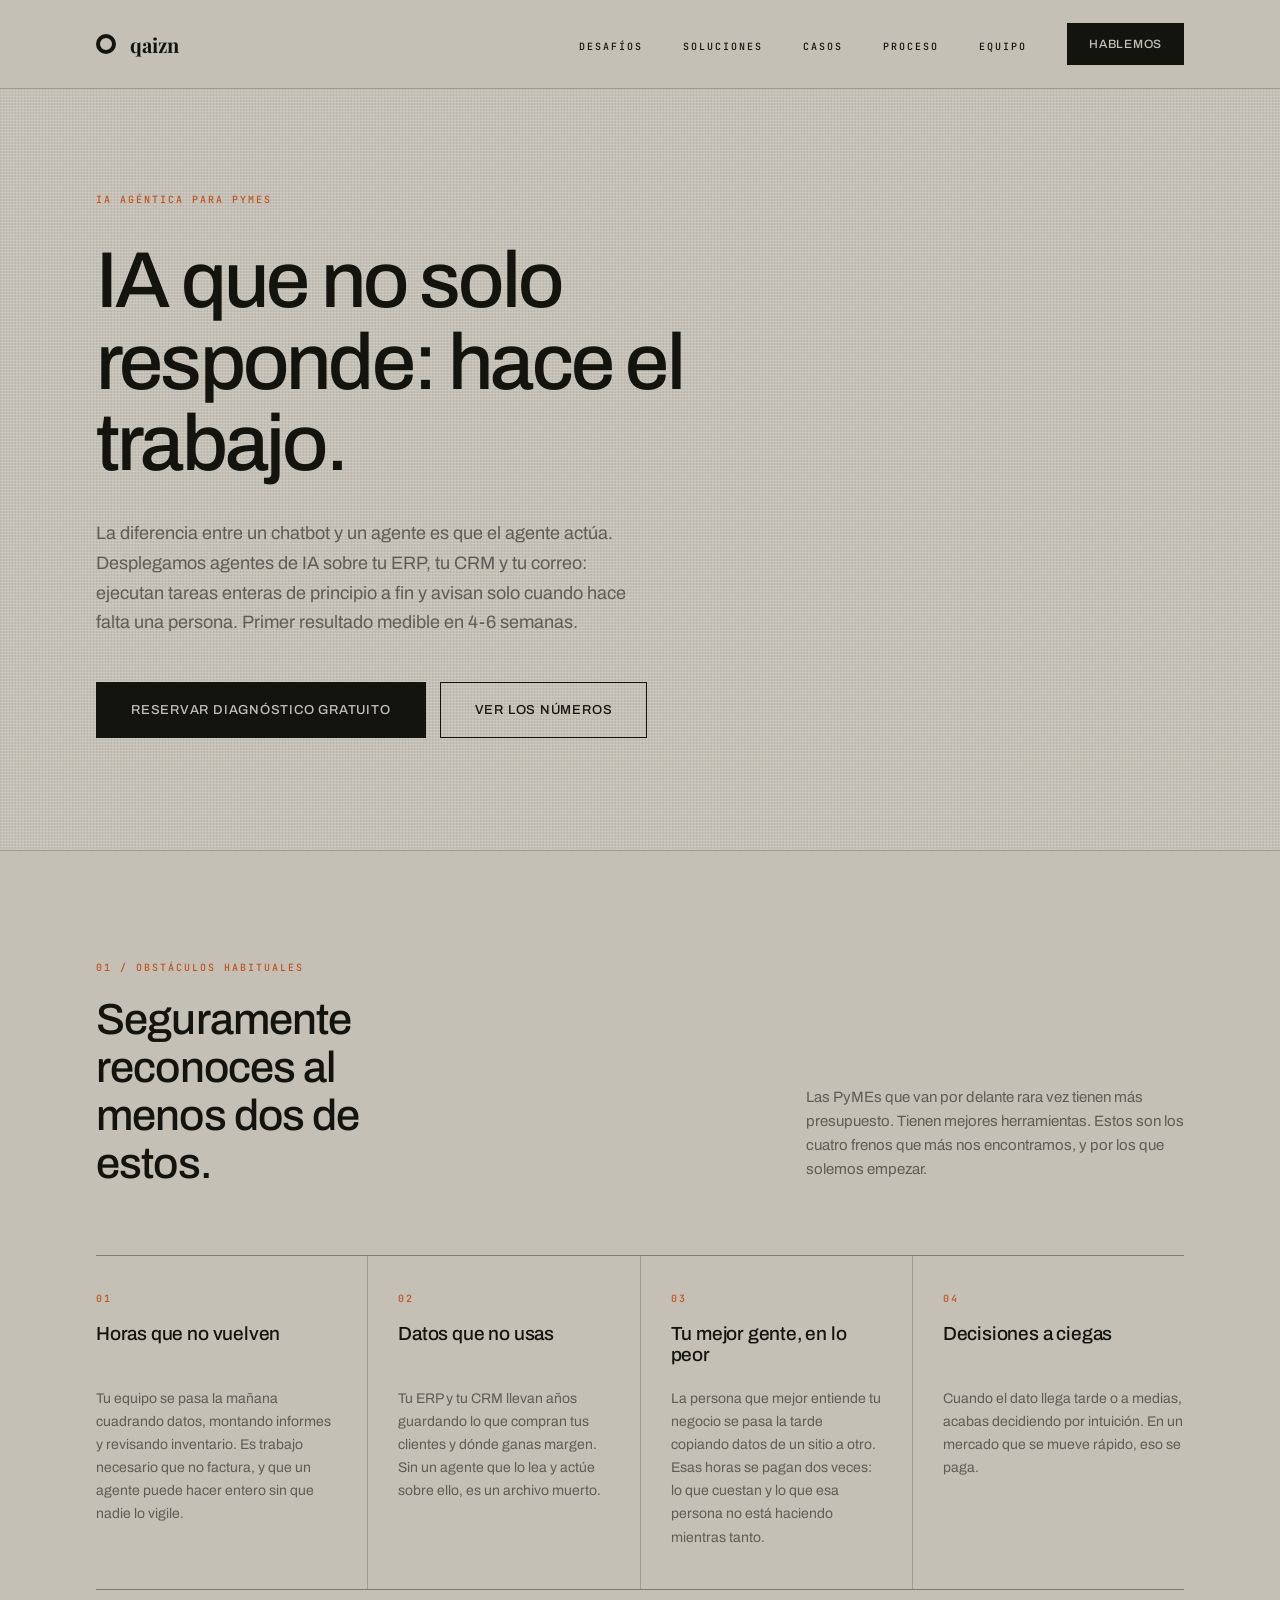
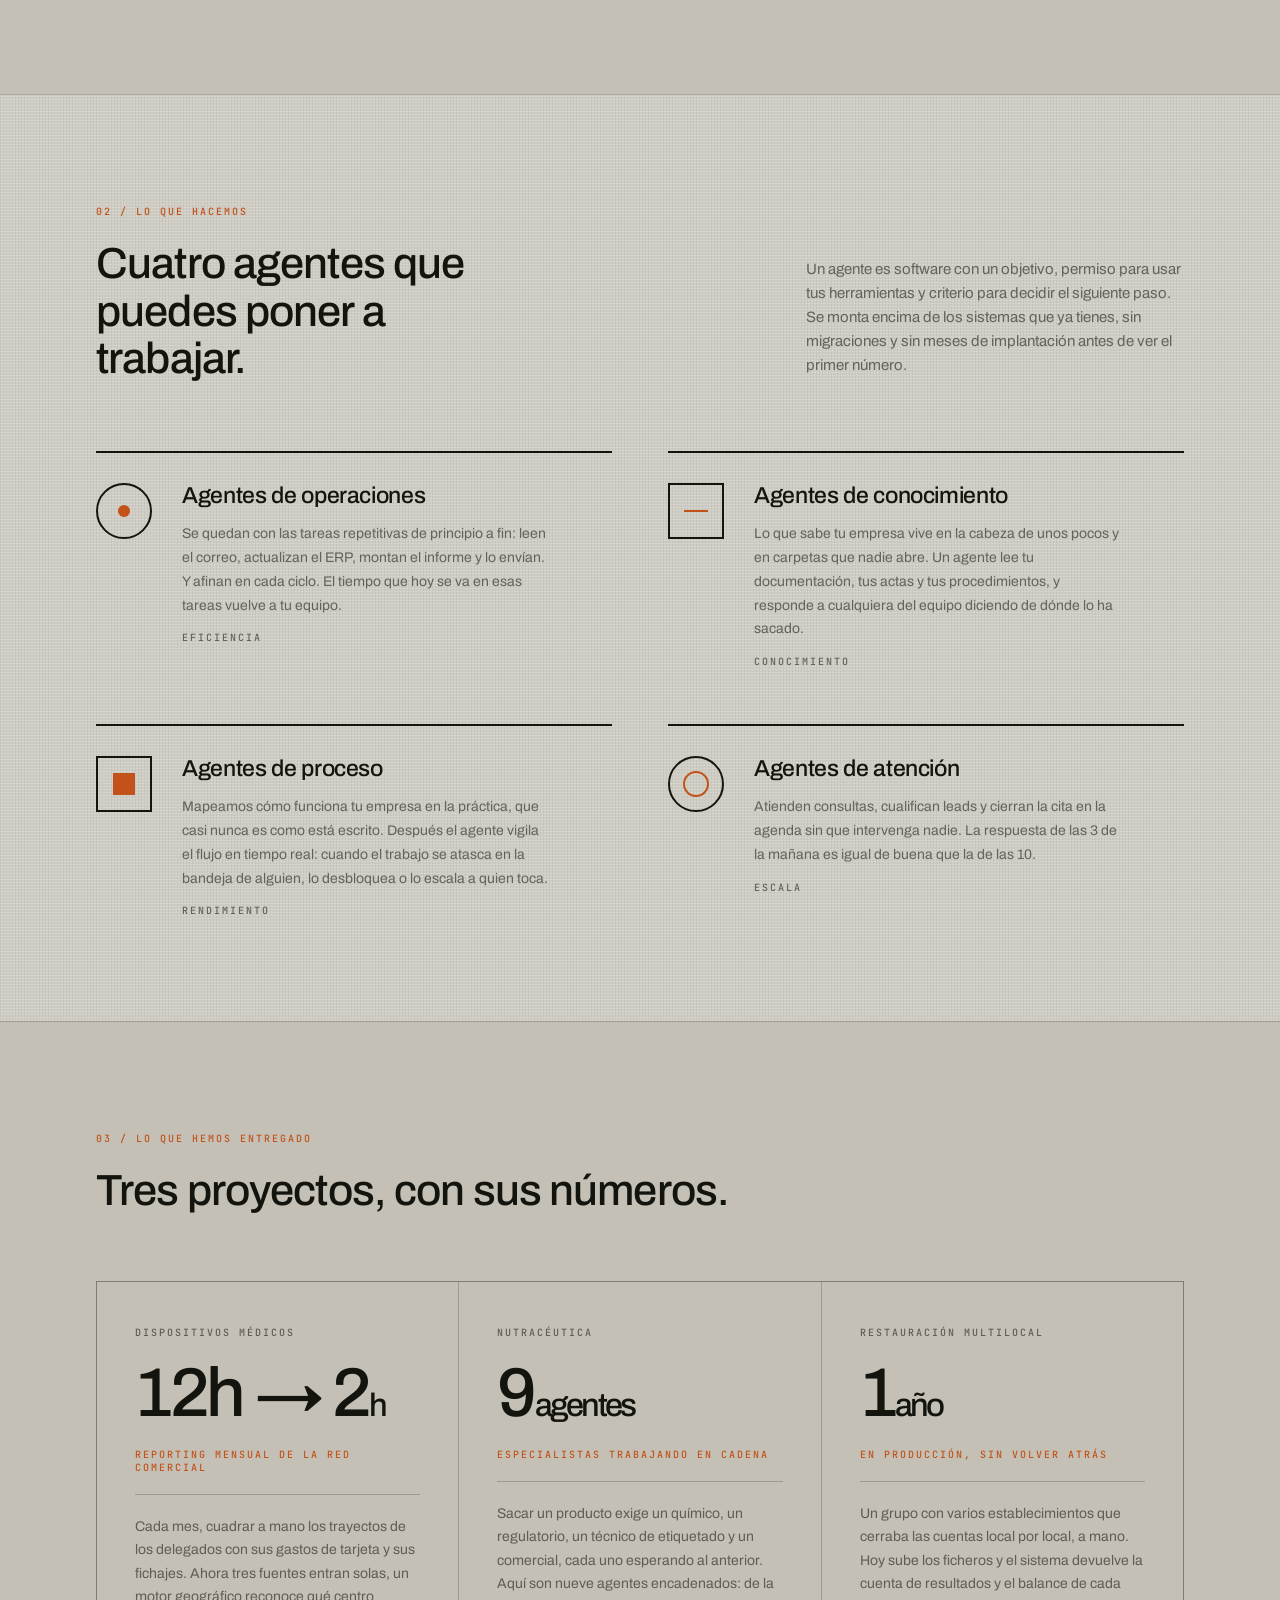
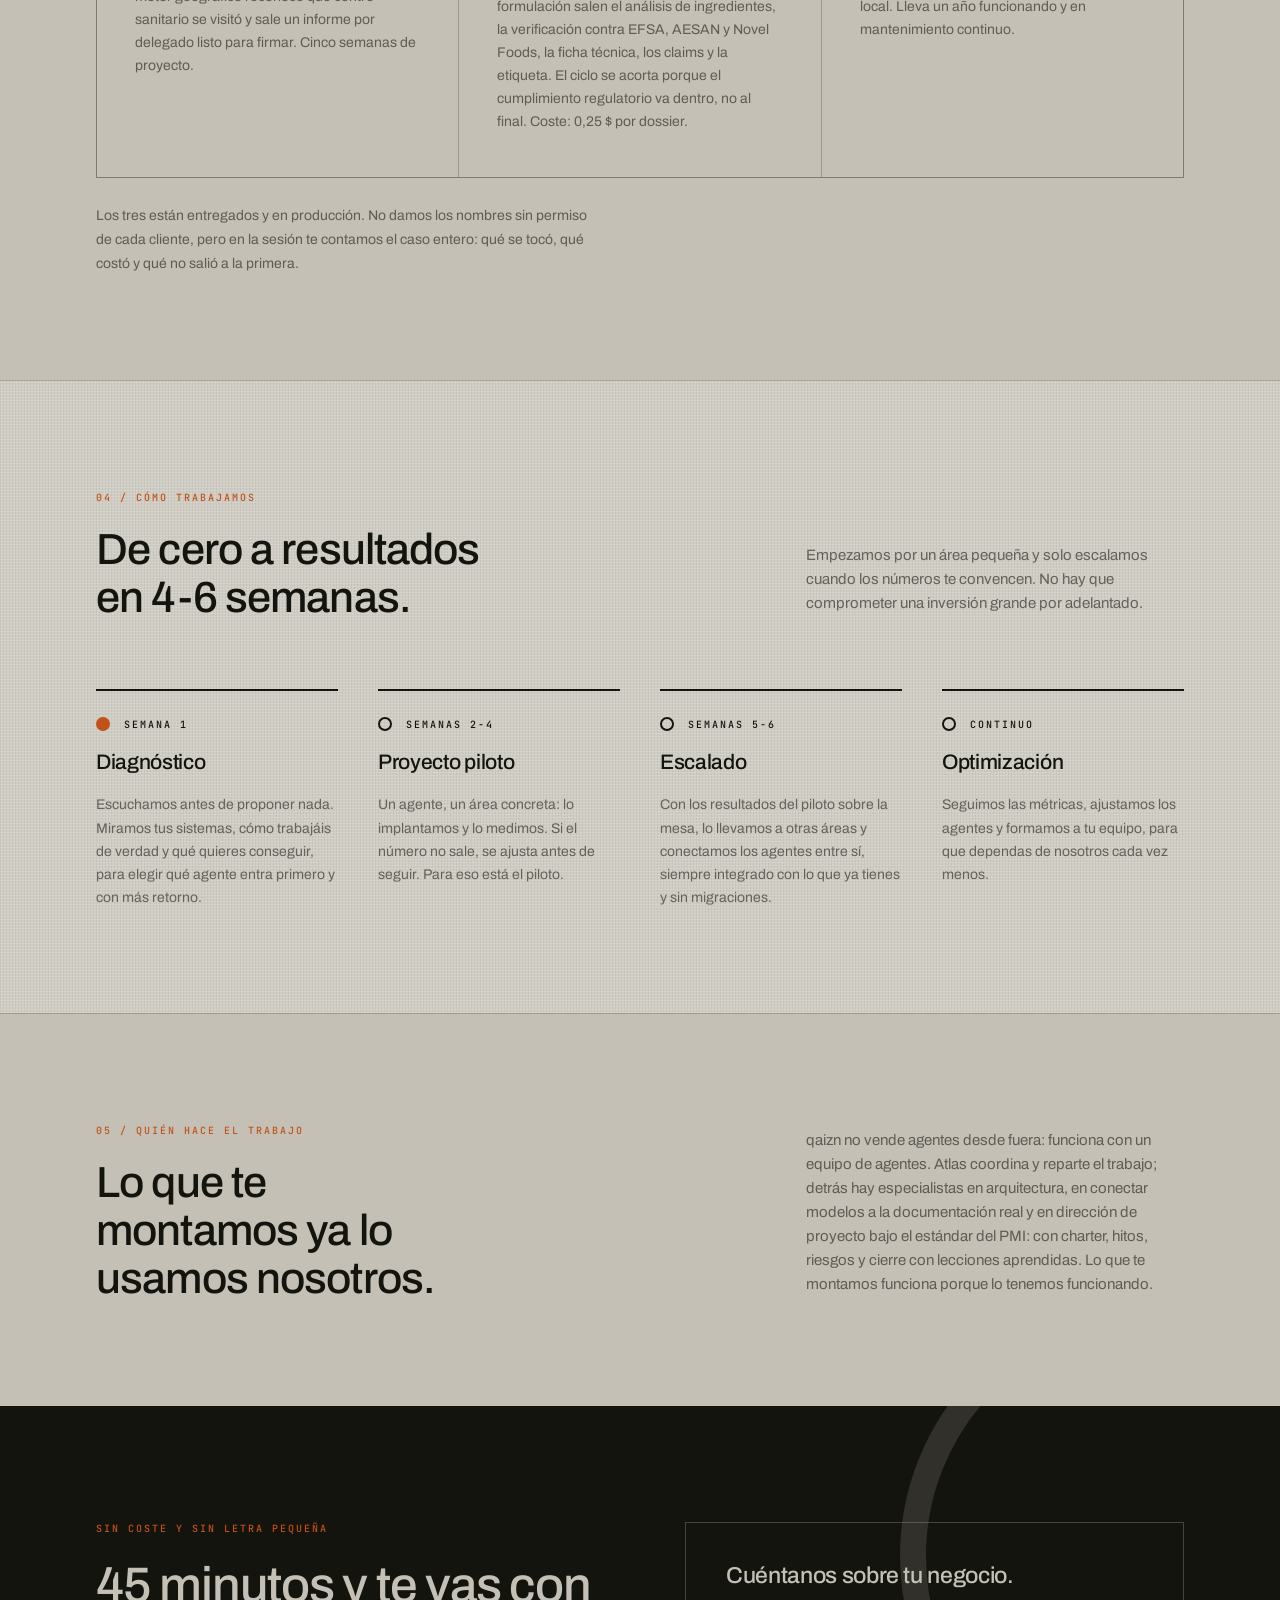
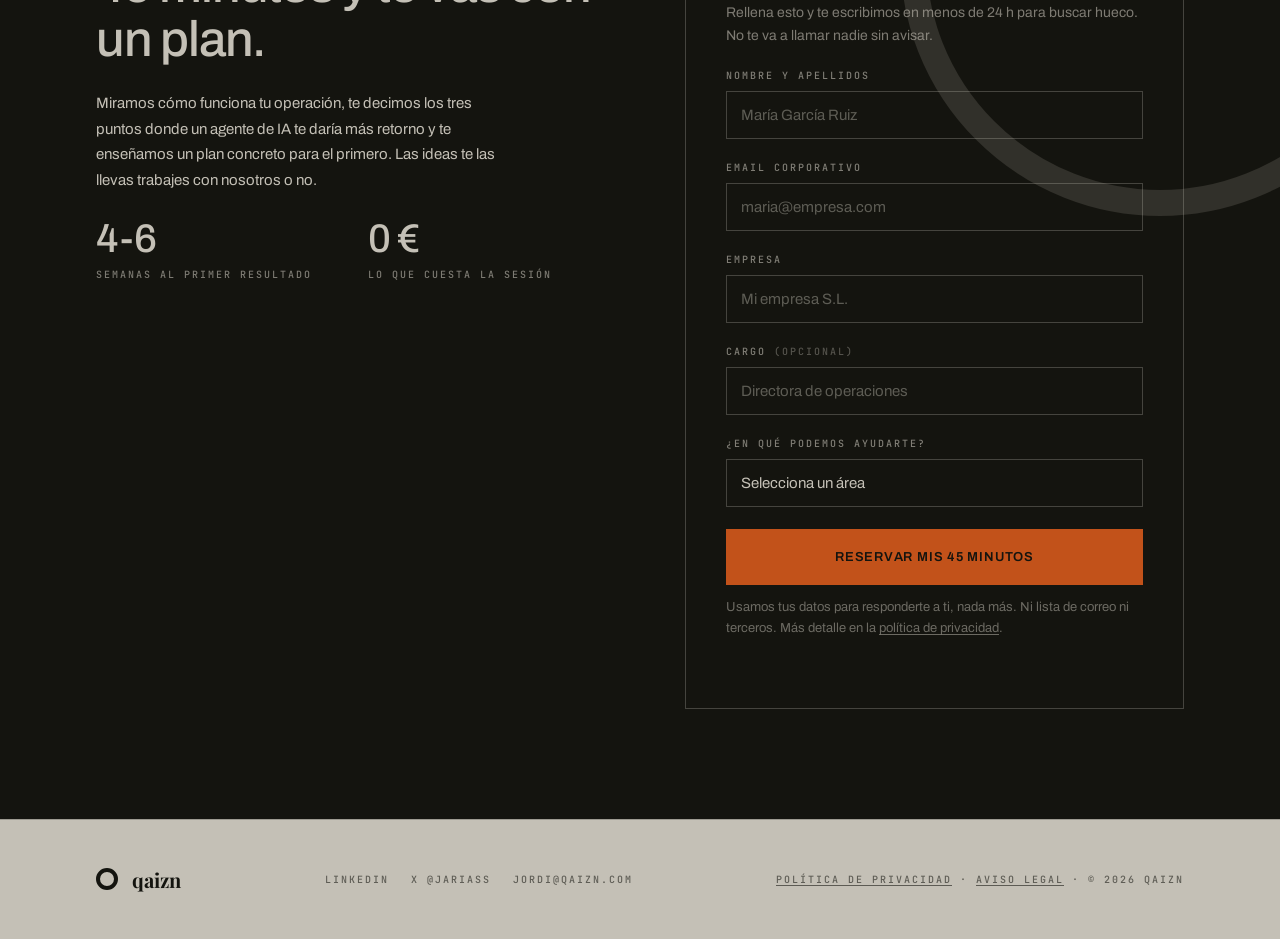
==== commit 8fcf86d3: "Reescribe el tercer freno y alinea los cuerpos de las tarjetas Co-Authored-By: Claude Opus 5 <norepl" ====
--- a/index.html
+++ b/index.html
@@ -268,6 +268,8 @@
   font-size: 19px;
   font-weight: 500;
   letter-spacing: -0.01em;
+  /* Reserva dos líneas: si un título envuelve, los cuerpos siguen alineados */
+  min-height: 2.4em;
 }
 
 .card-body {
@@ -751,8 +753,8 @@
       </div>
       <div class="pain-card">
         <p class="mono eyebrow">03</p>
-        <p class="card-title">Talento desaprovechado</p>
-        <p class="card-body">Gente con criterio copiando datos de un sitio a otro y rehaciendo lo que salió mal. El coste no son solo esas horas: es lo que esa persona no está haciendo mientras tanto, y las ganas que se le van. Nadie aguanta mucho en un puesto donde su trabajo no aporta nada.</p>
+        <p class="card-title">Tu mejor gente, en lo peor</p>
+        <p class="card-body">La persona que mejor entiende tu negocio se pasa la tarde copiando datos de un sitio a otro. Esas horas se pagan dos veces: lo que cuestan y lo que esa persona no está haciendo mientras tanto.</p>
       </div>
       <div class="pain-card">
         <p class="mono eyebrow">04</p>
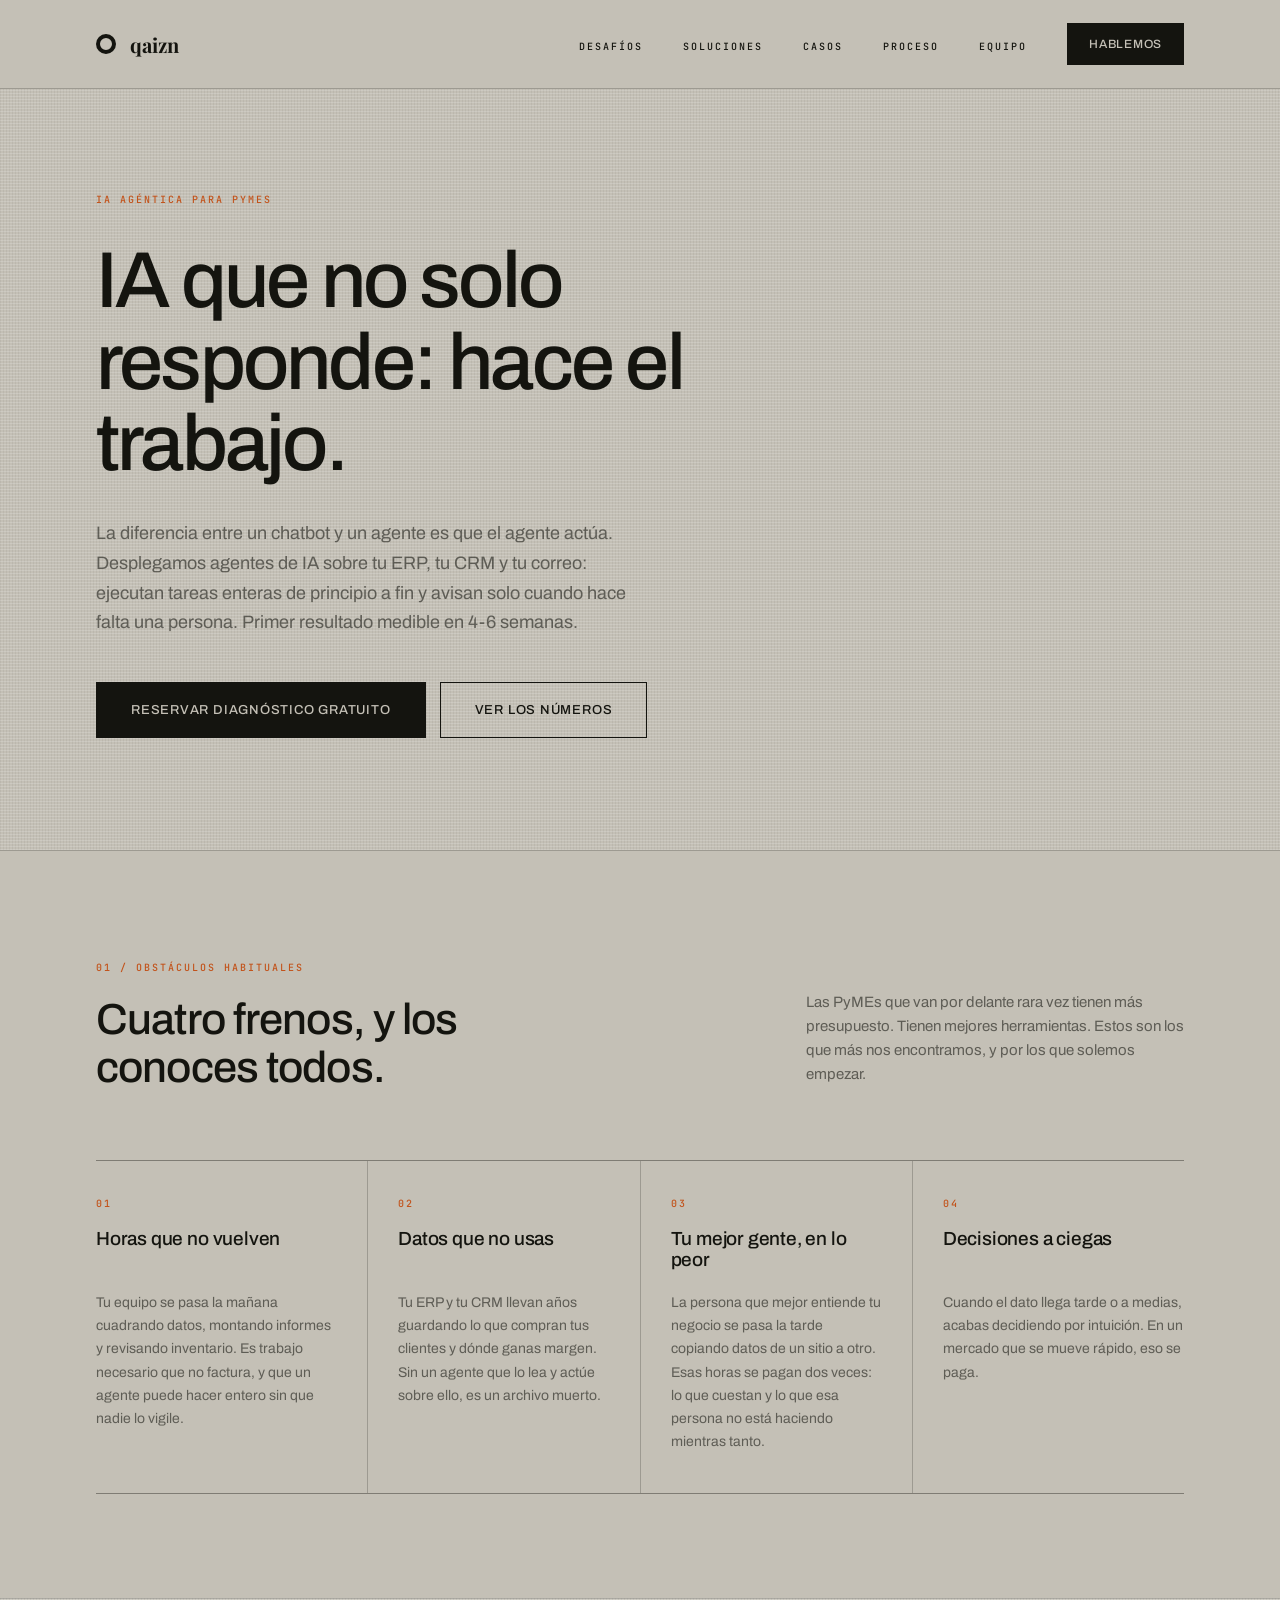
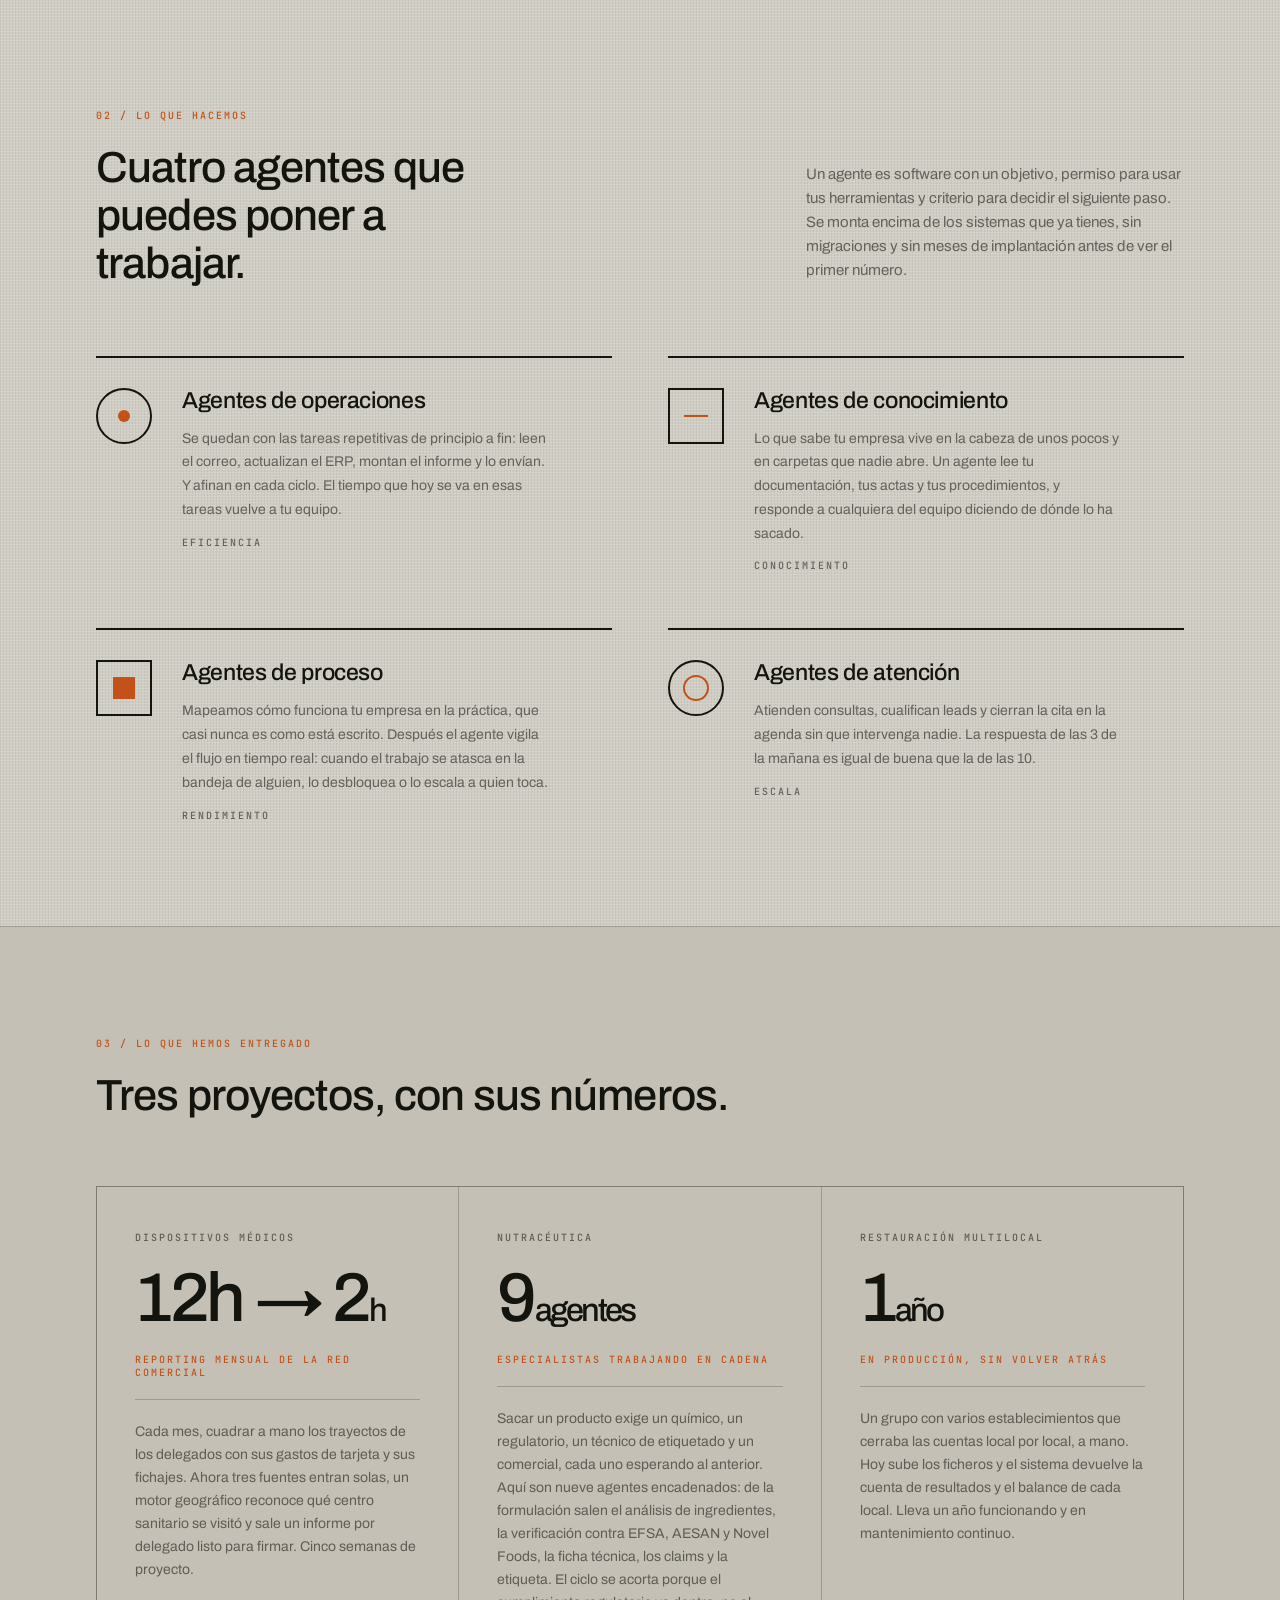
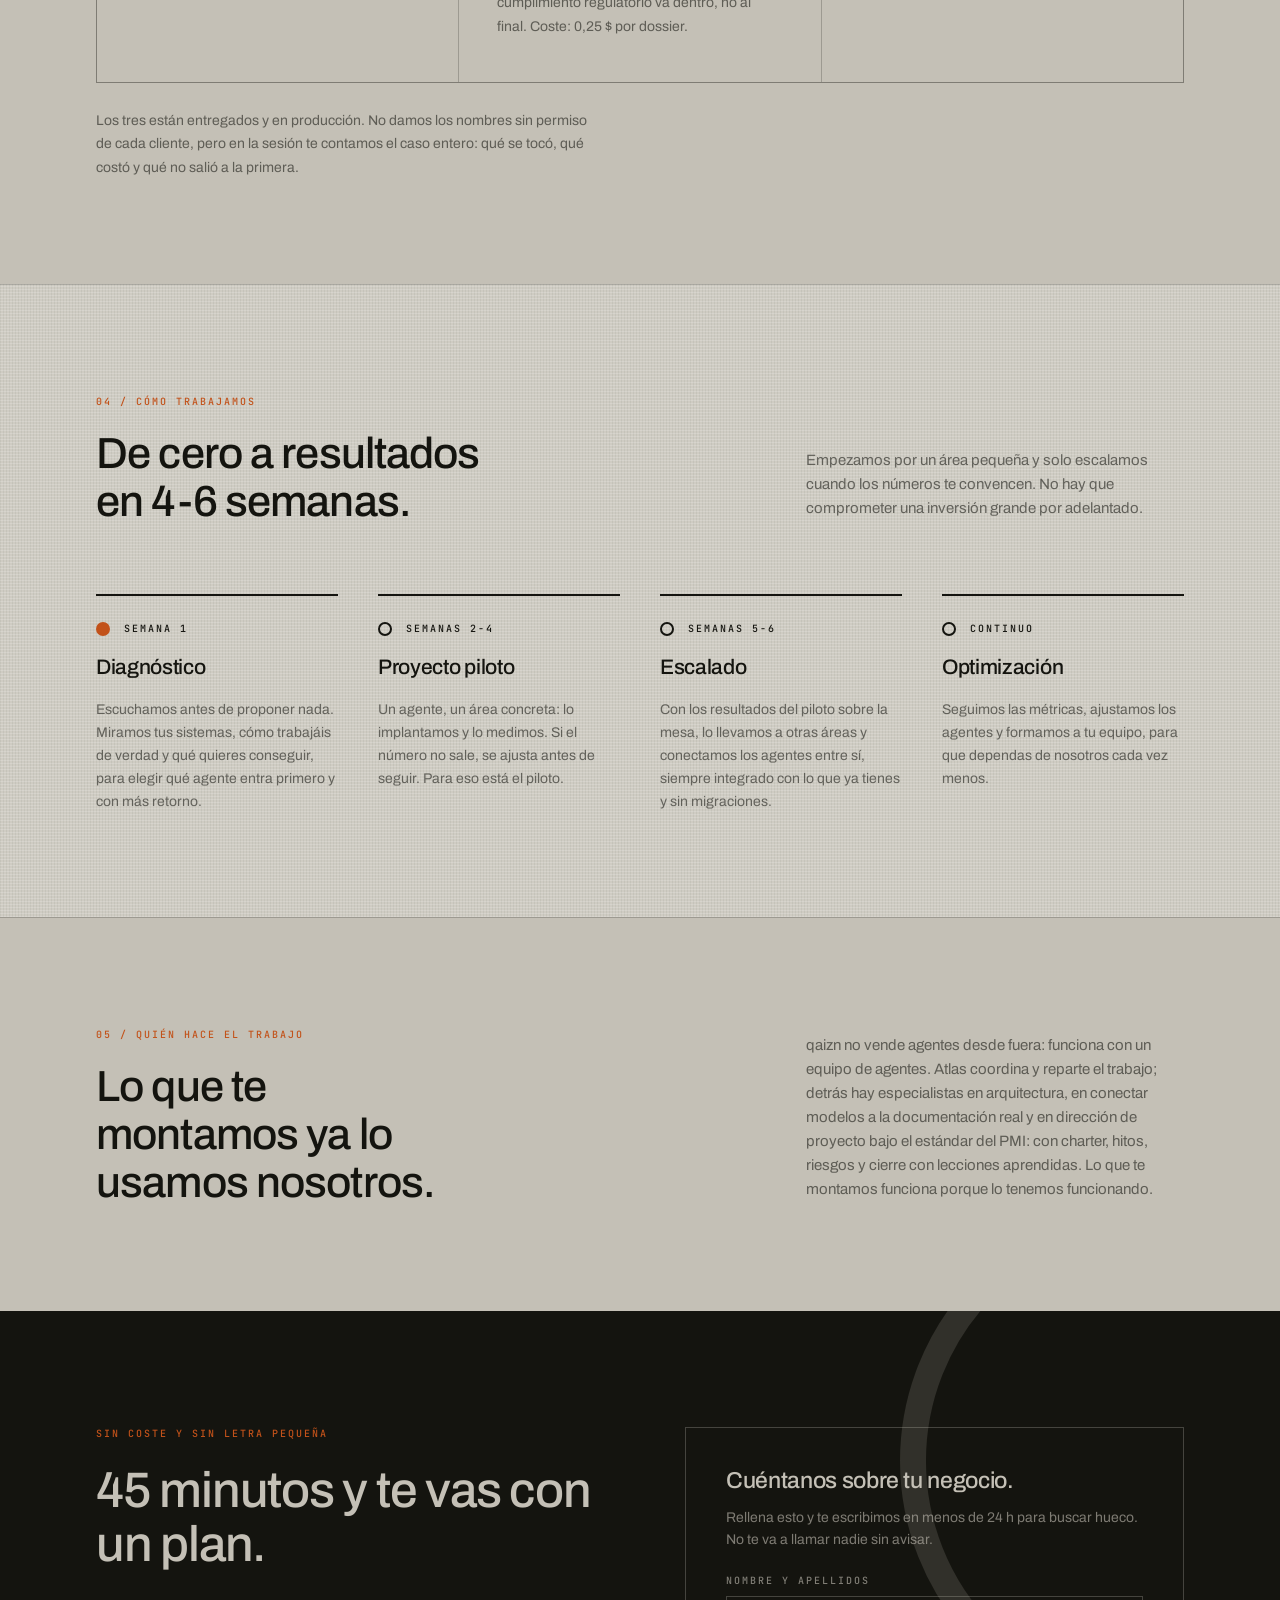
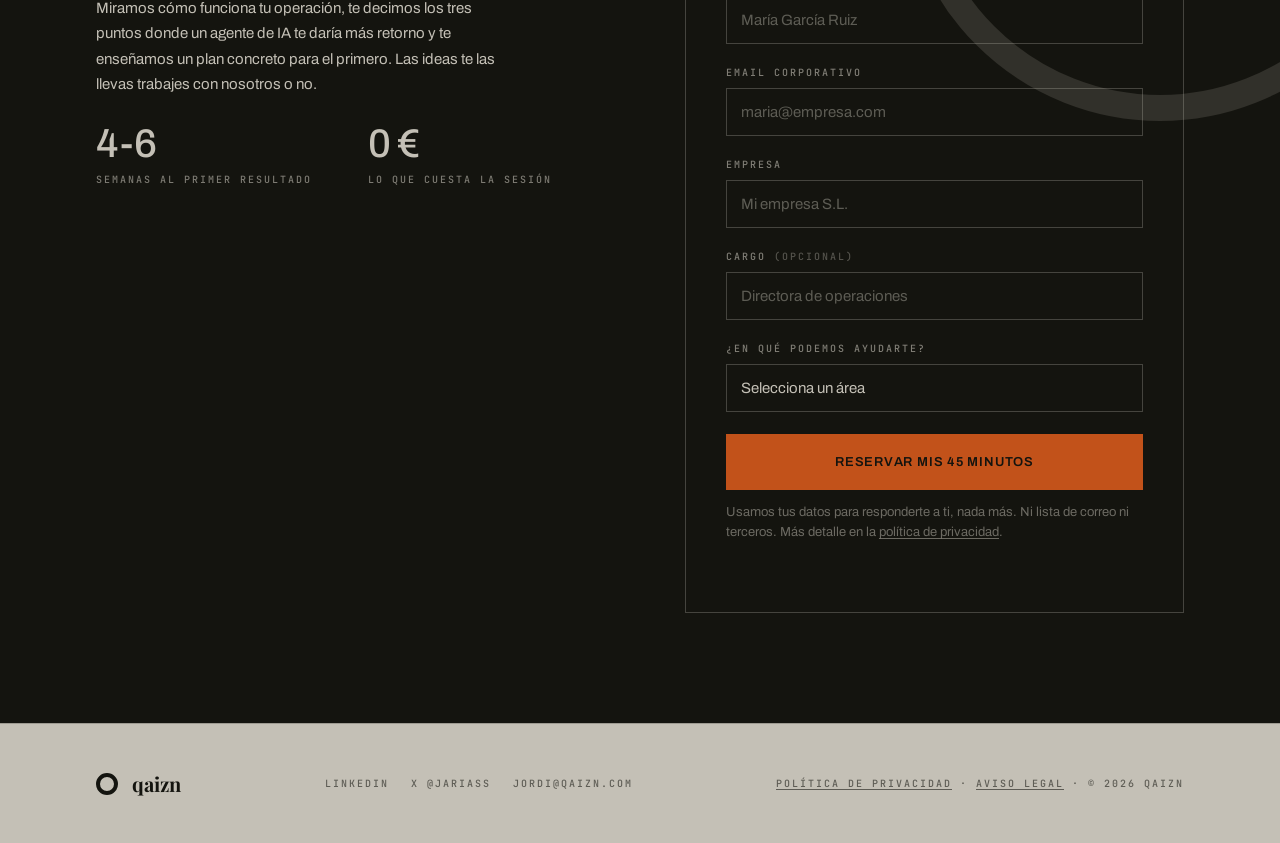
==== commit 46049362: "Reescribe el titular de la sección de obstáculos Co-Authored-By: Claude Opus 5 <noreply@anthropic.co" ====
--- a/index.html
+++ b/index.html
@@ -152,6 +152,11 @@
   transition: opacity 0.7s ease, transform 0.7s ease;
 }
 .reveal.visible { opacity: 1; transform: none; }
+
+/* Sin JS nadie añade .visible, así que la página se quedaría en blanco */
+@media (prefers-reduced-motion: reduce) {
+  .reveal { opacity: 1; transform: none; transition: none; }
+}
 .d1 { transition-delay: 0.08s; }
 .d2 { transition-delay: 0.16s; }
 .d3 { transition-delay: 0.24s; }
@@ -623,6 +628,7 @@
   .footer-inner { flex-direction: column; align-items: flex-start; gap: 18px; padding: 36px var(--pad); }
 }
 </style>
+<noscript><style>.reveal { opacity: 1; transform: none; }</style></noscript>
 <script type="application/ld+json">
 {
   "@context": "https://schema.org",
@@ -735,9 +741,9 @@
     <div class="section-head">
       <div class="lead">
         <p class="mono eyebrow reveal">01 / Obstáculos habituales</p>
-        <h2 class="reveal d1">Seguramente reconoces al menos dos de estos.</h2>
-      </div>
-      <p class="section-note reveal d2">Las PyMEs que van por delante rara vez tienen más presupuesto. Tienen mejores herramientas. Estos son los cuatro frenos que más nos encontramos, y por los que solemos empezar.</p>
+        <h2 class="reveal d1">Cuatro frenos, y los conoces todos.</h2>
+      </div>
+      <p class="section-note reveal d2">Las PyMEs que van por delante rara vez tienen más presupuesto. Tienen mejores herramientas. Estos son los que más nos encontramos, y por los que solemos empezar.</p>
     </div>
 
     <div class="pain-grid reveal">
